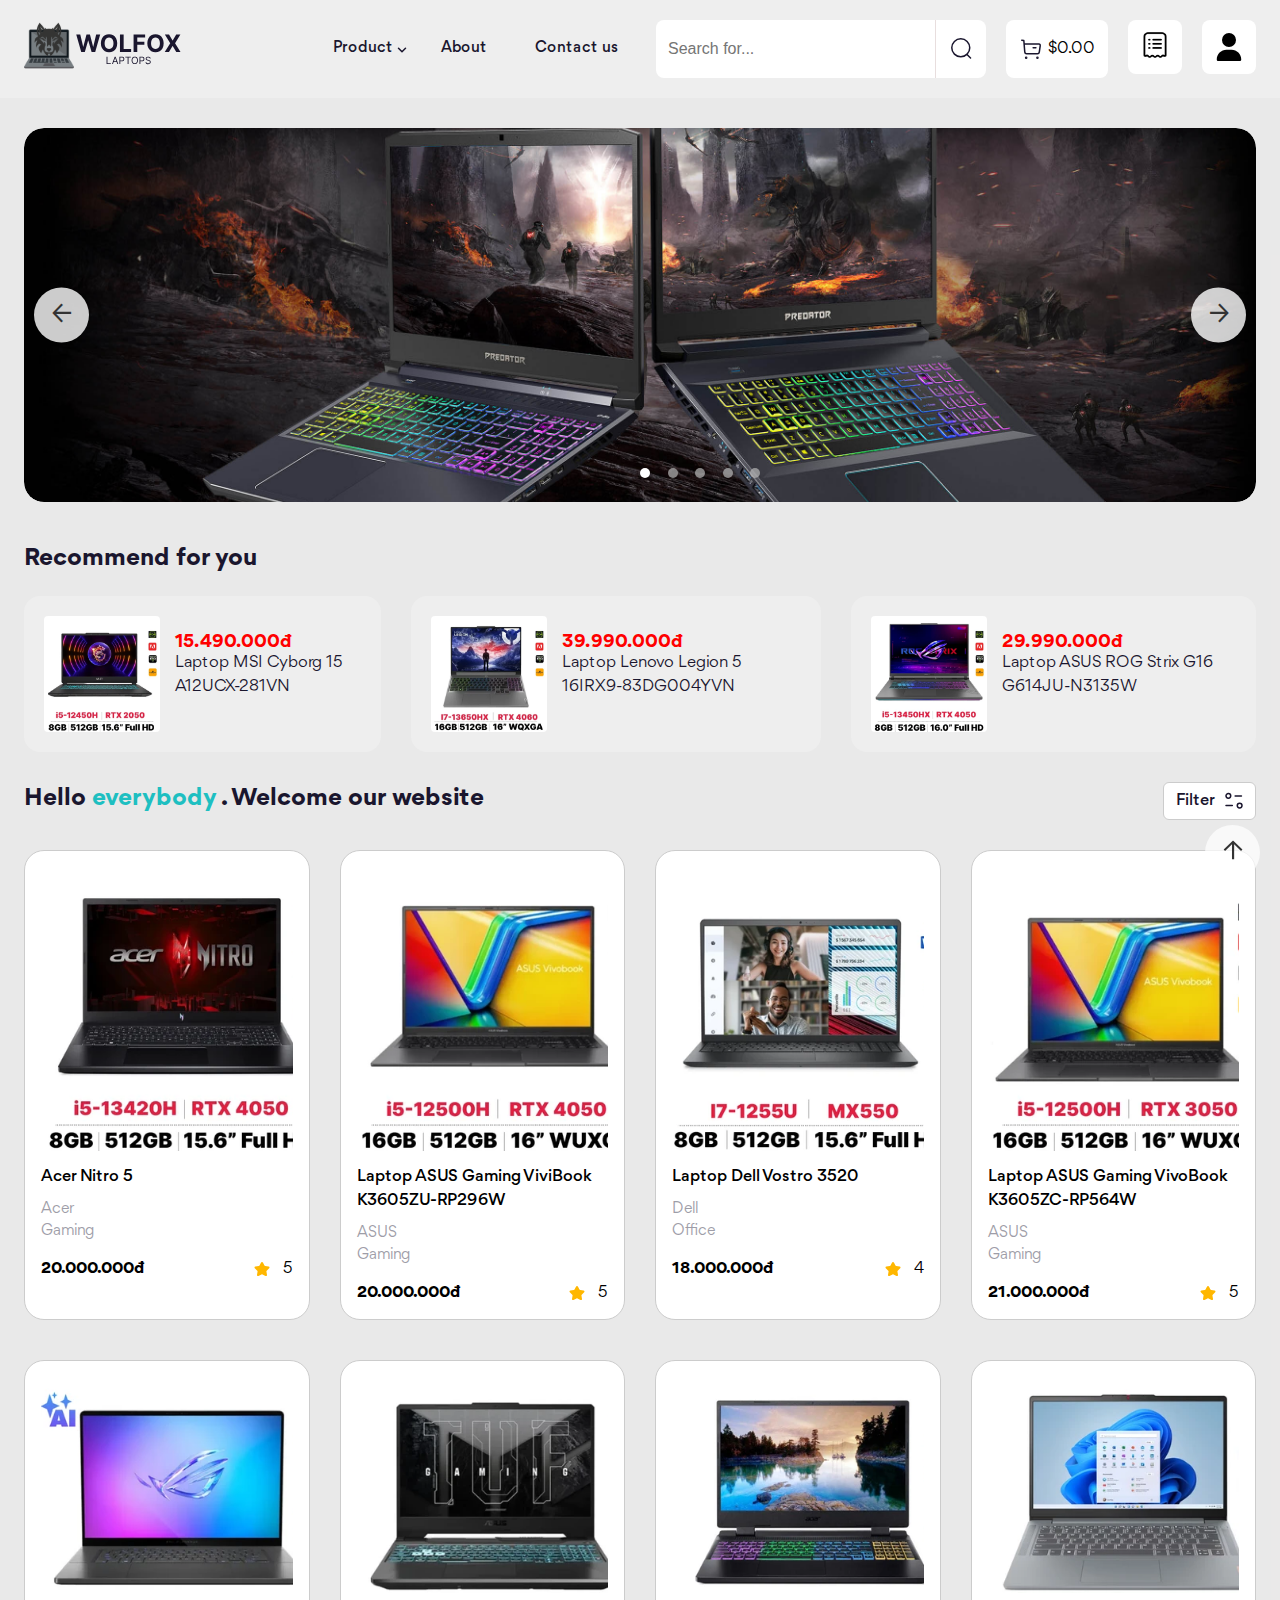
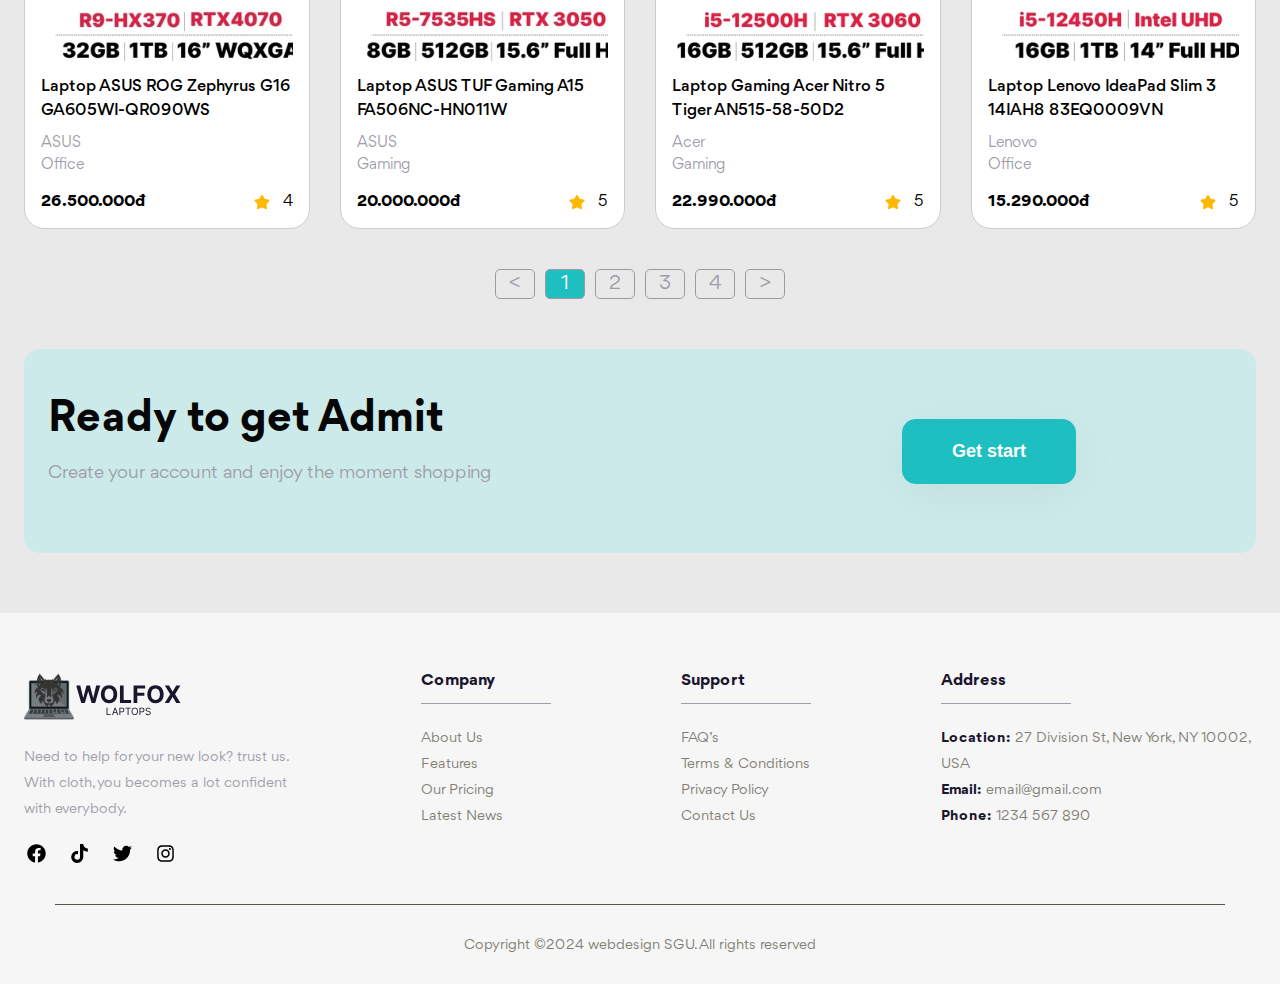
==== Web/index.html @ deab2945 "show add cart" ====
<!DOCTYPE html>
<html lang="en">

<head>
    <meta charset="UTF-8">
    <meta name="viewport" content="width=device-width, initial-scale=1.0">
    <title>Laptop</title>

    <!-- Favicon -->
    <link rel="apple-touch-icon" sizes="180x180" href="./asset/favicon/apple-touch-icon.png" />
    <link rel="icon" type="image/png" sizes="32x32" href="./asset/favicon/favicon-32x32.png" />
    <link rel="icon" type="image/png" sizes="16x16" href="./asset/favicon/favicon-16x16.png" />
    <link rel="manifest" href="./asset/favicon/site.webmanifest" />
    <link rel="mask-icon" href="./asset/favicon/safari-pinned-tab.svg" color="#5bbad5" />
    <meta name="msapplication-TileColor" content="#da532c" />
    <meta name="theme-color" content="#ffffff" />

    <!-- CSS -->
    <link rel="stylesheet" href="./asset/css/reset.css" />
    <link rel="stylesheet" href="./asset/css/style.css" />
    <link rel="stylesheet" href="./asset/css/cart.css" />
    <link rel="stylesheet" href="./asset/css/responsive.css" />
    <link rel="stylesheet" href="./asset/font/stylesheet.css" />
</head>

<body>
    <div id="index">

        <!-- Desktop Header -->
        <header class="header">
            <div class="container">
    
                <!-- Hamburger Menu Icon -->
                <svg xmlns="http://www.w3.org/2000/svg" height="1em" viewBox="0 0 448 512" class="bar hide-on-desktop">
                    <path fill="currentColor"
                        d="M0 96C0 78.3 14.3 64 32 64H416c17.7 0 32 14.3 32 32s-14.3 32-32 32<H3>2C14.3 128 0 113.7 0 96zM0 256c0-17.7 14.3-32 32-32H416c17.7 0 32 14.3 32 32s-14.3 32-32 32H32c-17.7 0-32-14.3-32-32zM448 416c0 17.7-14.3 32-32 32H32c-17.7 0-32-14.3-32-32s14.3-32 32-32H416c17.7 0 32 14.3 32 32z" />
                </svg>
    
                <!-- Logo -->
                <a href="#"><img src="./asset/images/Logo.svg" alt="" class="logo hide-on-tablet" /></a>
    
                <!-- Navigation Menu -->
                <nav class="nav"> 
                    <ul>
                        <li class="header-product">
                            <a href="#!">Product</a>
                            <img src="./asset/images/header-arrown.svg" alt="Dropdown arrow" class="arrown" />
                            <ul class="sub-menu">
                                <div class="sub-menu-columns">
                                    <div class="sub-menu-column">
                                        <li class="sub-header">Brand</li>
                                        <li><a href="#recommend" class="btn-acer">Acer</a></li>
                                        <li><a href="#recommend" class="btn-asus">Asus</a></li>
                                        <li><a href="#recommend" class="btn-dell">Dell</a></li>
                                        <li><a href="#recommend" class="btn-lenovo">Lenovo</a></li>
                                        <li><a href="#recommend" class="btn-msi">Msi</a></li>
                                    </div>
                                    <div class="sub-menu-column">
                                        <li class="sub-header">Type</li>
                                        <li><a href="#recommend" class="btn-office">Office</a></li>
                                        <li><a href="#recommend" class="btn-gaming">Gaming</a></li>
                                    </div>
                                </div>
                            </ul>
                        </li>
                        <li id="aboutLink"><a href="#!">About</a></li>
                        <li><a href="#footer">Contact us</a></li>
                    </ul>
                </nav>
                
    
                <!-- Search, Cart, History Icons Desktop-->
                <div class="last-icon">
                    <input type="text" placeholder="Search for..." class="search-field hide-on-mobile" spellcheck="false" />
                    <svg xmlns="" height="1em" viewBox="0 0 512 512" class="icon-delete hidden hide-on-mobile">
                        <path fill="currentColor"
                            d="M256 512A256 256 0 1 0 256 0a256 256 0 1 0 0 512zM175 175c9.4-9.4 24.6-9.4 33.9 0l47 47 47-47c9.4-9.4 24.6-9.4 33.9 0s9.4 24.6 0 33.9l-47 47 47 47c9.4 9.4 9.4 24.6 0 33.9s-24.6 9.4-33.9 0l-47-47-47 47c-9.4 9.4-24.6 9.4-33.9 0s-9.4-24.6 0-33.9l47-47-47-47c-9.4-9.4-9.4-24.6 0-33.9z">
                        </path>
                    </svg>
                    <button onclick="search()" class="btn-search hide-on-mobile">
                        <img src="./asset/images/header-search.svg" alt="" class="search-icon" />
                    </button>

                    <div class="buy-cart hide-on-mobile">
                    <img src="./asset/images/header-buy.svg" alt="" />
                    <span class="price price-buy-cart">$0.00</span>
                    <div class="list-preview">
                        <p class="no-product">No product in your cart</p>
                        <div class="have-product hidden">
                            <div class="row-1">
                                <p class="you-have">You have 0 item </p>
                                <a href="./cart.html" class="see-all">See all</a>
                            </div>
                            <div class="row-2">
                                <div class="block-each-preview">
                                        <img src="./asset/images/Product_Gaming/Acer/Laptop Acer Gaming Aspire 5 A515-58GM-53PZ.webp" alt="" class="img-preview">
                                        <h2 class="title">Sweater 1874A</h2>
                                        <span class="price">$100</span>
                                        <span class="quatity">x 5</span>
                                    </div>
                                    <div class="block-each-preview">
                                        <img src="./asset/images/Product_Gaming/Acer/Laptop Acer Gaming Aspire 5 A515-58GM-53PZ.webp" alt="" class="img-preview">
                                        <h2 class="title">Sweater 1874A</h2>
                                        <span class="price">$100</span>
                                        <span class="quatity">x 5</span>
                                    </div>
                                    <div class="block-each-preview">
                                        <img src="./asset/images/Product_Gaming/Acer/Laptop Acer Gaming Aspire 5 A515-58GM-53PZ.webp" alt="" class="img-preview">
                                        <h2 class="title">Sweater 1874A</h2>
                                        <span class="price">$100</span>
                                        <span class="quatity">x 5</span>
                                    </div>
                            </div>
                            <div class="separate"></div>
                            <div class="row-3 row">
                                <p class="subtotal">Subtotal: </p>
                                <span class="price price-subtotal">$0.00</span>
                            </div>
                            <div class="row-4 row">
                                <p class="shipping">Shipping: </p>
                                <span class="price price-shipping">$0.00</span>
                            </div>
                            <div class="row-5 row">
                                <p class="total-price">Total price: </p>
                                <span class="price" id="price-total">$0.00</span>
                            </div>
                            <div class="separate"></div>
                            <button id="checkout-button" class="checkout-button"><a href="./cart.html">Check Out All</a></button>
                        </div>
                    </div>
                </div>
                    <div class="history hide-on-mobile">
                        <img src="./asset/images/header-list-order.png" alt="" class="icon-list-order">
                    </div>
                    <div class="iconUser">
                        <img src="./asset/images/header-user.svg" alt="" class="icon-user">
                    </div>
                </div>
            </div>
        </header>
    
        <!-- Mobile Header -->
        <header class="header-mobile hide-on-desktop">
            <div class="menu-overlay"></div>
            <div class="menu-content">
                <div class="container">
                    <!-- Mobile Logo -->
                    <a href="#"><img src="./asset/images/Logo.svg" alt="" class="logo hide-on-mobile" /></a>
    
                    <!-- Mobile Cart & History -->
                    <div class="group-cart hide-on-tablet">
                        <a href="./cart.html"><img src="./asset/images/header-buy.svg" alt="" class="buy-cart" /></a>
                        <span class="cart-text"><a href="./cart.html">Cart</a></span>
                        <span class="cart-quantity"></span>
                    </div>
                    <div class="group-history hide-on-tablet">
                        <img src="./asset/images/header-list-order.png" alt="" class="icon-list-order">
                        <span class="cart-text">Ordered</span>
                    </div>
    
                    <!-- Mobile Navigation Menu -->
                    <nav class="nav">
                        <ul>
                            <li><a href="#hello" class="btn-acer">Acer</a></li>
                            <li><a href="#hello" class="btn-asus">Asus</a></li>
                            <li><a href="#hello" class="btn-dell">Dell</a></li>
                            <li><a href="#hello" class="btn-lenovo">Lenovo</a></li>
                            <li><a href="#!">Msi</a></li>
                            <li id="aboutLinkmobile"><a href="#!">About</a></li>
                            <li><a href="#footer">Contact us</a></li>
                        </ul>
                    </nav>
                </div>
            </div>
        </header>
        <!-- Main -->
        <main id="main" class="main">
            <div class="container">
                <!-- Search in Mobile -->
                <div class="group-search hide-on-desktop hide-on-tablet">
                    <input type="text" name="" id="" placeholder="Search for..." class="search-field search-field-mb" spellcheck="false" />
                    <svg xmlns="" height="1em" viewBox="0 0 512 512" class="icon-delete-mb hidden">
                        <path fill="currentColor"   
                            d="M256 512A256 256 0 1 0 256 0a256 256 0 1 0 0 512zM175 175c9.4-9.4 24.6-9.4 33.9 0l47 47 47-47c9.4-9.4 24.6-9.4 33.9 0s9.4 24.6 0 33.9l-47 47 47 47c9.4 9.4 9.4 24.6 0 33.9s-24.6 9.4-33.9 0l-47-47-47 47c-9.4 9.4-24.6 9.4-33.9 0s-9.4-24.6 0-33.9l47-47-47-47c-9.4-9.4-9.4-24.6 0-33.9z">
                        </path>
                    </svg>
                    <button class="btn-search btn-search-Mb">
                        <img src="./asset/images/header-search.svg" alt="" class="search-icon" />
                    </button>
                </div>
                <!-- Banner -->
                <div class="slider">
                    <div class="slide">
                        <img src="./asset/images/Banner/Banner_1.jpg" alt="" class="img-huge" />
                    </div>
                    <div class="slide">
                        <img src="./asset/images/Banner/Banner_2.jpg" alt="" class="img-huge" />
                    </div>
                    <div class="slide">
                        <img src="./asset/images/Banner/Banner_3.jpg" alt="" class="img-huge" />
                    </div>
                    <div class="slide">
                        <img src="./asset/images/Banner/Banner_4.png" alt="" class="img-huge" />
                    </div>
                    <div class="slide">
                        <img src="./asset/images/Banner/Banner_5.jpg" alt="" class="img-huge" />
                    </div>
                    <!-- Button left-right banner -->
                    <button class="btn-left hide-on-mobile">&larr;</button>
                    <button class="btn-right hide-on-mobile">&rarr;</button>
                    <div class="dots"></div>
                </div>
                <!-- Recommend -->
                <div class="recommend" id="recommend">
                    <h3 class="title">Recommend for you</h3>
                    <div class="row">
                        <div class="recommend-product">
                            <img src="./asset/images/Product_Gaming/MSI/Laptop MSI Cyborg 15 A12UCX-281VN.webp" alt="" class="img-product" />
                            <div class="recommend-product-right">
                                <span class="price">15.490.000đ</span>
                                <p class="desc">
                                    Laptop MSI Cyborg 15 A12UCX-281VN
                                </p>
                            </div>
                        </div>
                        <div class="recommend-product">
                            <img src="./asset/images/Product_Gaming/Lenovo/Laptop Lenovo Gaming Legion 5 16IRX9 83DG004YVN.webp" alt="" class="img-product" />
                            <div class="recommend-product-right">
                                <span class="price">39.990.000đ</span>
                                <p class="desc">
                                    Laptop Lenovo Legion 5 16IRX9-83DG004YVN
                                </p>
                            </div>
                        </div>
                        <div class="recommend-product">
                            <img src="./asset/images/Product_Gaming/ASUS/Laptop ASUS ROG Strix G16 G614JU-N3135W.webp" alt="" class="img-product" />
                            <div class="recommend-product-right">
                                <span class="price">29.990.000đ</span>
                                <p class="desc">
                                    Laptop ASUS ROG Strix G16 G614JU-N3135W
                                </p>
                            </div>
                        </div>
                    </div>
                </div>
                <!-- Hello and filter -->
                <div class="row hello-filter" id="hello">
                    <p class="hello">Hello <span class="hello-name">everybody</span> . Welcome our website</p>
                    <!-- filter -->
                    <div class="filter-toggle">
                        <span class="filter-text">Filter</span>
                        <img src="./asset/images/main-filter.svg" alt="" class="icon-filter" /> 
                    </div>
                    <form action="" class="form-filter">
                        <h3 class="title-filter">Filter</h3>
                        <div class="row-filter">
                            <div class="group-form">
                                <div class="form-item">
                                    <label for="brand">Brand</label>
                                    <select name="brand" id="product-brand">
                                        <option value="">---</option>
                                        <option value="Acer">Acer</option>
                                        <option value="ASUS">Asus</option>
                                        <option value="Dell">Dell</option>
                                        <option value="Lenovo">Lenovo</option>
                                        <option value="MSI">MSI</option>
                                    </select>
                                </div>
                                <div class="form-item">
                                    <label for="type">Type</label>
                                    <select name="type" id="product-type">
                                        <option value="">---</option>
                                        <option value="Gaming">Gaming</option>
                                        <option value="Office">Office</option>
                                    </select>
                                </div>
                            </div>
                            <div class="form-item">
                                <label for="name">Name</label>
                                <input type="text" id="product-name" placeholder="Search name product">
                                <svg xmlns="" height="1em" viewBox="0 0 512 512" class="icon-delete-advance hidden">
                                    <path fill="currentColor"
                                        d="M256 512A256 256 0 1 0 256 0a256 256 0 1 0 0 512zM175 175c9.4-9.4 24.6-9.4 33.9 0l47 47 47-47c9.4-9.4 24.6-9.4 33.9 0s9.4 24.6 0 33.9l-47 47 47 47c9.4 9.4 9.4 24.6 0 33.9s-24.6 9.4-33.9 0l-47-47-47 47c-9.4 9.4-24.6 9.4-33.9 0s-9.4-24.6 0-33.9l47-47-47-47c-9.4-9.4-9.4-24.6 0-33.9z">
                                    </path>
                                </svg>
                            </div>
                            <div class="group-form">
                                <div class="filter-price">
                                    <div class="values">
                                        <label for="min-max">
                                            Min <span id="minPriceValue">0 Đ</span> - 
                                            Max <span id="maxPriceValue">100.000.000 Đ</span>
                                        </label>
                                    </div>
                                    <input type="range" id="minPrice" min="0" max="100000000" value="0" step="100000">
                                    <input type="range" id="maxPrice" min="0" max="100000000" value="100000000" step="100000">
                                </div>
                                 <!-- <div class="filter-price">
                                    <div class="form-item">
                                        <label for="min">Min Price <span id="minPriceValue">5.000.000</span>₫ -</label>
                                        <input type="range" id="min" min="5000000" max="100000000" value="5000000" step="100000"> 
                                    </div>
                                    <div class="form-item">
                                        <label for="max">Max Price <span id="maxPriceValue">100.000.000</span>₫</label>
                                        <input type="range" id="max" min="5000000" max="100000000" value="100000000" step="100000">
                                    </div>
                                </div> -->
                                <!-- <div class="group-form">
                                <div class="form-item">
                                    <label for="min">Min Price</label>
                                    <input type="number" name="" id="min">
    
                                </div>
                                <div class="form-item">
                                    <label for="max">Max Price</label>
                                    <input type="number" name="" id="max">
                                </div>
                            </div> -->
                            </div>
                        </div>
                        <div class="group-btn"> 
                            <button class="btn-cancel">Cancel</button>
                            <button class="btn-show-result">Show Result</button>
                        </div>
                    </form>
                </div>
    
                <!-- Display product -->
                <div class="list-show-product">
                    <!-- <div class="cart">
                        <div class="wrap-img-cart">
                            <img src="./asset/images/Product_Gaming/Acer/group_509_22_.webp" alt="" class="img-cart" />
                        </div>
                        <h3 class="title">Coffee Beans-Express and nice</h3>
                        <span class="brand">Lavazza</span>
                        <div class="row">
                            <span class="price">$47.00</span>
                            <div class="row-price-star">
                                <img src="./asset/images/main-star.svg" alt="" class="star" />
                                <span class="star-num">4.3</span>
                            </div>
                            <button class="add-to-cart-button">
                                Add to Cart
                            </button>
                        </div>
                    </div> -->
                </div>
                <div class="pagination">
                    <ul class="pagination-ul"></ul>
                </div>
                <p class="no-product-search hidden">// No product for search</p>
                <!-- Create account -->
                <div class="create-acc">
                    <div class="container">
                        <div class="left">
                            <h3 class="title">Ready to get Admit</h3>
                            <p class="desc">
                                Create your account and enjoy the moment shopping
                            </p>
                        </div>
                        <button class="btn btn-start">Get start</button>
                    </div>
                </div>
            </div>
            <!-- <div id="product-list"></div> -->
        </main>
        <footer class="footer" id="footer">
            <div class="container">
                <div class="row">
                    <!-- column-1 -->
                    <div class="column">
                        <img src="./asset/images/Logo.svg" alt="wolfoxlaptops" class="logo" />
                        <p class="desc">
                            Need to help for your new look? trust us. With
                            cloth, you becomes a lot confident with everybody.
                        </p>
                        <div class="list-icon">
                            <img src="./asset/images/facebook.svg" alt="" class="icon" />
                            <img src="./asset/images/tiktok.svg" alt="" class="icon" />
                            <img src="./asset/images/twitter.svg" alt="" class="icon" />
                            <img src="./asset/images/instagram.svg" alt="" class="icon" />
                        </div>
                    </div>
                    <!-- column-2 -->
                    <div class="column">
                        <h3 class="title">Company</h3>
                        <div class="separate"></div>
                        <ul class="list-info">
                            <li><a href="#!">About Us</a></li>
                            <li><a href="#!">Features</a></li>
                            <li><a href="#!">Our Pricing</a></li>
                            <li><a href="#!">Latest News</a></li>
                        </ul>
                    </div>
                    <!-- column-3 -->
                    <div class="column">
                        <h3 class="title">Support</h3>
                        <div class="separate"></div>
                        <ul class="list-info">
                            <li><a href="#!">FAQ’s</a></li>
                            <li><a href="#!">Terms & Conditions</a></li>
                            <li><a href="#!">Privacy Policy</a></li>
                            <li><a href="#!">Contact Us</a></li>
                        </ul>
                    </div>
                    <!-- column-4 -->
                    <div class="column">
                        <h3 class="title">Address</h3>
                        <div class="separate"></div>
                        <ul class="list-info">
                            <li><a href="#!"><strong>Location:</strong> 27 Division St, New York, NY 10002, USA</a></li>
                            <li><a href="mailto:email@gmail.com"><strong>Email:</strong> email@gmail.com</a></li>
                            <li><a href="tel:1234567890"><strong>Phone:</strong> 1234 567 890</a></li>
                        </ul>
                    </div>
                </div>
                <div class="separate-last"></div>
                <p class="desc-last">Copyright ©2024 webdesign SGU. All rights reserved</p>
            </div>
        </footer>
        <button class="backToTop">&uarr;</button>
        <!-- Login tab -->
        <div class="loginBackground">
            <div class="loginBlock">
                <div class="closeLoginBlock"><img src="./asset/images/bx-x.svg" alt=""></div>
                <div class="loginLogo"><img src="./asset/images/Logo.svg" alt=""></div>
                <div class="loginError"></div>
                <div class="tab-form">
                    <!-- 2 cái nút để di chuyển qua lại đăng nhập, đăng kí -->
                    <div class="tabs">
                        <div class="tab-item active">Đăng nhập</div>
                        <div class="tab-item">Đăng kí</div>
                        <div class="line"></div>
                    </div>
                    
                    <!-- tab content -->
                    <div class="tab-content">
                        <form action="" method="POST" class="form" id="form-1">
                            <div class="tab-pane active">
                                <div class="form-group">
                                    <label for="email1" class="form-label">Email</label>
                                    <div class="div">
                                        <input type="text" name="email1" id="email1" placeholder="VD: email@domain.com" class="form-control">
                                    </div>
                                    <span class="form-message"></span>
                                </div>
    
                                <div class="form-group">
                                    <label for="password1" class="form-label">Mật khẩu</label>
                                    <div class="div">
                                        <input type="password" name="password" id="password1" placeholder="Nhập mật khẩu" class="form-control">
                                    </div>
                                    <span class="form-message"></span>
                                </div>
                                <button class="form-submit">Đăng nhập</button>
                            </div>
                        </form>
                        
                        <form action="" method="POST" class="form" id="form-2">
                            <div class="tab-pane">
                                <div class="form-group">
                                    <label for="email2" class="form-label">Email</label>
                                    <div class="div">
                                        <input type="text" name="email2" id="email2" placeholder="VD: email@domain.com" class="form-control">
                                    </div>
                                    <span class="form-message"></span>
                                </div>
    
                                <div class="form-group">
                                    <label for="name" class="form-label">Name</label>
                                    <div class="div">
                                        <input id="name" name="name" type="text" placeholder="VD: Nguyễn Văn A"
                                            class="form-control">
                                    </div>
                                    <span class="form-message"></span>
                                </div>
    
                                <div class="form-group">
                                    <label for="password2" class="form-label">Mật khẩu</label>
                                    <div class="div">
                                        <input type="password" name="password" id="password2" placeholder="Nhập mật khẩu" class="form-control">
                                    </div>
                                    <span class="form-message"></span>
                                </div>
    
                                <div class="form-group">
                                    <label for="password_confirmation" class="form-label">Nhập lại mật khẩu</label>
                                    <div class="div">
                                        <input id="password_confirmation" name="password_confirmation"
                                            placeholder="Nhập lại mật khẩu" type="password" class="form-control">
                                    </div>
                                    <span class="form-message"></span>
                                </div>
                                <button class="form-submit">Đăng ký</button>
                            </div>
                        </form>
                    </div>
                </div>
            </div>
        </div>
    
        <!-- History order -->
        <div id="historyOrder" class="historyOrder"></div>
    
        <!-- Popup hỗ trợ -->
        <div id="supportPopup" class="popup" style="visibility: visible; animation-name: backgroundeffect1;"> 
            <div class="popup-content">
                <div><button class="btn-close-about">X</button></div>
                <div class="about-container">
                    <div class="row-1">
                        <section id="faq">
                            <h2 class="heading">Câu hỏi thường gặp</h2>
                            <p class="desc">
                                <strong>1. Tôi có thể đặt hàng như thế nào?</strong><br />
                                Để đặt hàng, hãy chọn sản phẩm laptop bạn mong muốn và thêm vào giỏ hàng. Sau đó, hãy tiến hành thanh toán để hoàn tất.
                            </p>
                            <p class="desc">
                                <strong>2. Thời gian bảo hành là bao lâu?</strong><br />
                                Chúng tôi cung cấp thời gian bảo hành lên đến 12 tháng cho các sản phẩm của mình.
                            </p>
                            <p class="desc">
                                <strong>3. Tôi có thể hủy đơn hàng đã đặt không?</strong><br />
                                Bạn có thể hủy đơn hàng trước khi đơn hàng được xác nhận giao hàng.
                            </p>
                        </section>
                        
                        <section id="shipping">
                            <h2 class="heading">Thông tin Vận chuyển</h2>
                            <p class="desc">
                                Chúng tôi cam kết cung cấp dịch vụ vận chuyển nhanh chóng và bảo đảm. Chi phí và thời gian giao hàng sẽ được hiển thị khi thanh toán.
                            </p>
                            <p class="desc">
                                <strong>Phí Vận Chuyển:</strong> Phí vận chuyển sẽ phụ thuộc vào địa chỉ nhận hàng của bạn.
                            </p>
                            <p class="desc">
                                <strong>Thời Gian Giao Hàng:</strong> Thời gian giao hàng ước tính là từ 3-5 ngày làm việc.
                            </p>
                        </section>
                    </div>
                    <div class="row-2">
                        <section id="returns">
                            <h2 class="heading">Chính sách Đổi trả và Hoàn tiền</h2>
                            <p class="desc">
                                Chúng tôi cho phép đổi trả trong vòng 14 ngày kể từ ngày nhận hàng. Để đổi trả sản phẩm, vui lòng liên hệ chúng tôi qua email hoặc số điện thoại hỗ trợ.
                            </p>
                            <p class="desc">
                                <strong>Điều Kiện Đổi Trả:</strong> Sản phẩm phải còn nguyên vẹn, chưa qua sử dụng và có đủ hóa đơn mua hàng.
                            </p>
                            <p class="desc">
                                <strong>Hoàn Tiền:</strong> Việc hoàn tiền sẽ được xử lý sau khi kiểm tra sản phẩm đổi trả trong 5-7 ngày làm việc.
                            </p>
                        </section>
                        
                        <section id="contact">
                            <h2 class="heading">Liên hệ chúng tôi</h2>
                            <p class="desc">
                                Nếu bạn có bất kỳ câu hỏi nào hoặc cần hỗ trợ, vui lòng liên hệ với chúng tôi qua email:
                                <a href="mailto:support@laptopstore.vn">support@laptopstore.vn</a>
                            </p>
                            <p class="desc">
                                Hoặc gọi đến số điện thoại hỗ trợ khách hàng của chúng tôi:
                                <strong>(0123) 456-789</strong>.
                            </p>
                        </section>
                    </div>                             
                </div>
                <div class="fixed-footer">
                    <div class="footer-popup">
                        <p class="title">&copy; 2024 Laptops Fox. Bản quyền thuộc về chúng tôi.</p>
                    </div>
                </div>
                <div id="supportContent"></div>
            </div>
        </div>             
    </div>
    <script src="./asset/js/script.js"></script>
  
    <script src="./asset/js/addcart.js"></script>
    <script src="./asset/js/responsive.js"></script>
    <script src="./asset/js/PupopAbout.js"></script>
    <script src="./asset/js/validator.js"></script>
    <script src="./asset/js/LoginAndRegister.js"></script>
</body>
</html>
---- Web/asset/css/style.css ----
*, 
::before,
::after {
    margin: 0;
    padding: 0;
    box-sizing: border-box;
}

:root {
    ---text-color-dark: #1a162e;
    --text-color-light: #9e9da8;
    --btn-color: #ffb700;
    --background-color: #f6f6f6;
    --background-header: #eeeeee;
}

html {
    font-size: 62.5%;
    width: 100%;
    height: 100%;
    scroll-behavior: smooth;
}

body {
    font-size: 1.6rem;
    font-family: "Gordita", sans-serif;
}
#index{
    position: relative;
}
/* ===========common=========== */
.container {
    width: 1340px;
    max-width: calc(100% - 48px);
    margin: 0 auto;
}

.container h1 {
    font-size: 30px;
    height: auto;
}

.hidden {
    display: none;
}

a {
    text-decoration: none;
}
/* ========================== */

/* ============Header============= */
.header {
    background-color: var(--background-header);
    position: sticky;
    top: 0px;
    z-index: 5;
}

.header .container {
    display: flex; /* Căn ngang*/
    padding: 20px 0; 
    align-items: center;
}

.header .nav {
    margin-left: 144px;
    position: relative;
}

.header .nav ul {
    list-style-type: none;
}

.header .nav ul li {
    position: relative;
}

.header .nav ul li:hover > a{
    color: #1ebfc1;
}

.header .nav ul li a::after {
    display: flex;
    content: "";
    position: absolute;
    border-radius: 50%;
    left: 5px;
    bottom: 0px;
    width: 80%;
    height: 2px;
    background-color: #1ebfc1;
    transform: scaleX(0);
    transform-origin: right;
    transition: transform 0.5s;
}

.header .nav ul li:hover >a::after {
    transform: scale(1);
    transform-origin: left;
}

.header .nav ul li .arrown {
    position: absolute;
    top: 10px;
    right: -7px;
}

.header ul {
    display: flex; /*Căn ngang*/
    gap: 0 32px;
}

.header ul li {
    padding: 4px 8px;
}

.header ul li a {
    color: var(---text-color-dark);
    font-family: Gordita;
    font-size: 1.5rem;
    font-weight: 500;
    line-height: 1.46;
}

.header .sub-menu {
    padding: 12px;
    display: none;
    position: absolute;
    top: 30px;
    background-color: var(--background-header);
    list-style-type: none;
    flex-direction: row;
}

.header .sub-menu li {
    padding: 4px 8px;
}

.header-product:hover .sub-menu {
    display: flex;
}

.sub-menu-columns {
    display: flex;
    gap: 20px;
}

.sub-menu-column {
    display: flex;
    flex-direction: column;
}

.sub-header {
    font-weight: bold;
    font-size: 1.5rem;
    padding-bottom: 8px;
    color: #1ebfc1;
}

.header .search-field {
    width: 280px;
    border: none;
    outline: none;
    padding: 0 36px 0 12px;
    font-size: 16px;
    color: var(---text-color-dark);
    border-radius: 8px 0 0 8px;
    border-right: 1px solid #e8dede;
}

.header .btn-search {
    border: none;
    padding: 13px;
    background-color: #fff;
    border-radius: 0 8px 8px 0;
}

.header .history {
    height: 54px;
    width: 54px;
    background-color: #fff;
    border-radius: 8px;
    margin-left: 20px;
    cursor: pointer;
}

.header.history:hover {
    background-color: rgba(255, 255, 255, 0.8);
}

.header .icon-list-order {
    width: 50px;
    height: 50px;
    margin-left: 2px;
}

.header .btn-search:hover {
    background-color: #e7e1e1;
    cursor: pointer;
}

.header .btn-search:focus ~ .search-field {
    visibility: visible;
}

.header .search-icon {
    width: 24px;
    height: 24px;
}

.header .last-icon {
    display: flex; /*căn ngang*/
    margin-left: auto;
    position: relative;
}

.header .last-icon svg {
    position: absolute;
    top: 18px;
    left: 252px;
    color: rgb(182, 175, 175);
}

.header .buy-cart {
    gap: 0 5px;
    display: flex; /*căn ngang*/
    align-items: center;
    padding: 13px;
    background-color: #fff;
    border-radius: 8px;
    margin-left: 20px;
    position: relative;
    cursor: pointer;
}

.header .buy-cart .list-preview {
    padding: 30px;
    position: absolute;
    width: 232px;
    background-color: #fff;
    top: 65px;
    left: -124px;
    border-radius: 20px;
    filter: drop-shadow(0 0 3px rgba(0, 0, 0, 0.2));
    opacity: 0;
    visibility: hidden;
    transition: all 0.3s;
    scale: 0;
    transform-origin: 93% top;
}

.header .buy-cart .list-preview::before {
    content: "";
    position: absolute;
    top: -19px;
    right: 70px;
    border: 10px solid;
    border-color: transparent transparent #fff;
}

.header .buy-cart:hover {
    background-color: rgba(255, 255, 255, 0.8);
}

.header .buy-cart:hover .list-preview {
    opacity: 1;
    visibility: visible;
    scale: 1;
}

.header .buy-cart .list-preview .row-1 {
    display: flex;
    justify-content: space-between;
}

.header .list-preview .row-1 .you-have {
    color: var(---text-color-dark);
    font-size: 2rem;
    font-weight: 500;
    line-height: 1.45;
}

.header .list-preview .row-1 .see-all {
    color: #0071dc;
    font-family: Gordita;
    font-size: 2rem;
    font-weight: 400;
    line-height: 1.45;
}

.header .list-preview .row-1 .see-all:hover {
    color: #115da4;
}

.header .list-preview .img-preview {
    margin-top: 20px;
    width: 120px;
    height: 120px;
    object-fit: cover;
    border-radius: 7px;
}

.header .list-preview .row-2 {
    display: flex;
    justify-content: flex-start;
    gap: 30px;
}

.header .list-preview .row-2 .title {
    margin-top: 14px;
    color: var(---text-color-dark);
    font-family: Gordita;
    font-size: 1.4rem;
    font-weight: 400;
    line-height: 1.42;
}

.header .list-preview .row-2 .quatity {
    padding-left: 35px;
    color: var(--text-color-light);
    font-size: 12px;
}

.header .list-preview .price {
    line-height: 1.46;
}

.header .list-preview .row-2 .price {
    color: var(---text-color-dark);
    margin-top: 6px;
    font-size: 1.5rem;
    font-weight: 500;
}

.header .list-preview .row {
    display: flex;
    justify-content: space-between;
    align-items: center;
}

.header .list-preview .row-3,
.header .list-preview .row-4,
.header .list-preview .row-5 {
    margin-top: 15px;
}

.header .list-preview .row-5 {
    font-size: 2rem;
    font-weight: 500;
}

.checkout-button a {
    color: black;
}

.header .buy-cart .list-preview .checkout-button {
    cursor: pointer;
    padding: 15px 40px;
    border: none;
    border-radius: 50px;
    background: #ffd700;
    color: var(---text-color-dark);
    font-family: Gordita;
    font-size: 2rem;
    font-style: normal;
    font-weight: 500;
    line-height: 1.45;
    display: block;
    margin-left: auto;
    transition: scale 0.2s;
}


.header .buy-cart .list-preview .checkout-button:hover {
    background-color: #f5bb0b;
}

.header .separate {
    width: 100%;
    height: 1px;
    background-color: #d2d1d6;
    margin: 20px 0;
}

.notification {
    width: 20%;
    position: fixed;
    top: 100px;
    right: 20px;
    padding: 15px;
    background-color: #ffffff;
    color: #000;
    border-radius: 8px;
    box-shadow: 0 0 10px rgba(0, 0, 0, 0.2);
    display: none;
    z-index: 999;
    font-weight: bold;
    display: flex;
    align-items: center;
    justify-content: center;
}

.header .icon-user, .icon-logout {
    border-radius: 8px;
    padding: 13px;
    background-color: #fff;
    width: 54px;
    height: 54px;
    margin-left: 20px;
    cursor: pointer;
    user-select: none;
}
/* =================================== */

/* ==========Main=========== */
.main {
    background-color: #f6f6f63b;
    padding-bottom: 60px;
    position: relative;
}

.main .container{
    padding-top: 30px;
}

/* ==========Banner=========== */
.main .slider {
    display: flex;
    height: 374px;
    width: 100%;
    overflow: hidden;
    position: relative;
    border-radius: 20px;
}

.main .slider .btn-left, .btn-right {
    position: absolute;
    width: 50px;
    height: 50px;
    border: none;
    background-color: rgba(255, 255, 255, 0.8);
    font-family: inherit;
    color: #333;
    border-radius: 50%;
    height: 5.5rem;
    width: 5.5rem;
    font-size: 3.25rem;
    cursor: pointer;
}

.main .slider .btn-left:hover, .btn-right:hover {
    background-color: #dfd1d1;
}

.main .slider .btn-left {
    top: 50%;
    left: 10px;
    transform: translateY(-50%);
}

.main .slider .btn-right {
    top: 50%;
    right: 10px;
    transform: translateY(-50%);
}

.main .slide {
    position: absolute;
    top: 0;
    width: 100%;
    transition: all 0.5s;
}

.img-huge {
    height: 374px;
    width: 100%;
    border-radius: 20px;
    object-fit: cover;
    image-rendering: crisp-edges;
}

.dots {
    position: absolute;
    bottom: 5%;
    left: 50%;
    transform: translateY(-50%);
    display: flex;
}

.dots__dot {
    border: none;
    background-color: #b9b9b9;
    opacity: 0.7;
    height: 1rem;
    width: 1rem;
    border-radius: 50%;
    margin-right: 1.75rem;
    cursor: pointer;
    transition: all 0.5s;
}

.dots__dot:last-child {
    margin: 0;
}

.dots__dot--active {
    background-color: #fff;
    opacity: 1;
}
/* ======================== */

.row {
    display: flex; /*Căn ngang*/
    gap: 30px;
}

/* ==========Recommend========== */
.recommend {
    margin-top: 40px;
}

.recommend .row {
    margin-top: 20px
}

.recommend-product {
    display: flex; /*Căn ngang*/
    align-items: center;
    background-color: var(--background-header);
    border-radius: 16px;
    padding: 20px;
}

.recommend-product-right {
    padding-left: 15px;
}

.recommend-product-right .price {
    color: var(---text-color-dark);
    font-size: 1.8rem;
    font-weight: 700;
    color: red;
}

.recommend-product-right .desc {
    color: #1a162e;
    font-size: 1.6rem;
    font-style: normal;
    font-weight: 400;
    line-height: 1.5;
    text-align: left;
}

.recommend-product .img-product {
    width: 116px;
    height: 116px;
    border-radius: 4px;
}
/* ============================== */

/* =========Filter==========*/
.hello-filter {
    position: relative;
    margin: 30px 0;
    justify-content: space-between;
}

.hello-filter .hello, .recommend .title {
    color: var(---text-color-dark);
    font-size: 2.4rem;
    font-weight: 700;
    line-height: 1.41;
}

.hello-filter .hello-name {
    color: #1ebfc1;
    font-size: 2.4rem;
    font-weight: 700;
    line-height: 1.41;
}

.hello-filter .filter {
    background-color: #fff;
    padding: 12px;
    display: flex;
    border-radius: 6px;
    gap: 14px
}

.hello-filter span {
    color: var(---text-color-dark);
    font-size: 1.6rem;
    font-weight: 500;
    line-height: 1.5;
}

/* ___Form filter___ */
.form-filter {
    width: 1050px;
    background-color: #fff;
    /* width: 700px;
    height: 200px; */
    position: absolute;
    top: 54px;
    right: 27px;
    z-index: 2;
    border-radius: 20px;
    padding: 30px;
    opacity: 0;
    visibility: hidden;
    scale: 0;
    transition: all 0.3s;
    transform-origin: 93% top;
    box-shadow: 0px 16px 40px 0px rgba(0, 0, 0, 0.18);
}

.filter-toggle.active ~ .form-filter {
    opacity: 1;
    visibility: visible;
    scale: 1;
}

.form-filter::before {
    background-color: #fff;
    content: "";
    position: absolute;
    top: -18px;
    right: 25px;
    border: 10px solid;
    border-color: var(--background-color) var(--background-color) #fff;
}

.filter-toggle {
    border: 1px solid #ccc;
    background-color: #fff;
    padding: 6px 12px;
    border-radius: 6px;
    display: flex;
    gap: 10px;
    align-items: center;
    cursor: pointer;
}

.filter-toggle:hover {
    background-color: rgba(255, 255, 255, 0.8);
}

.title-filter {
    color: var(---text-color-dark);
    font-size: 2.2rem;
    font-weight: 500;
}

.row-filter {
    display: flex; 
    justify-content: space-between;
    margin-top: 30px;
    gap: 20px;
}

.row-filter .group-form {
    display: flex; /*ngang*/
    gap: 25px;
}

.form-item {
    display: flex; /*ngang*/
    flex-direction: column;
    position: relative;
}

.form-item label,
.filter-price label{
    color: var(---text-color-dark);
    font-size: 2rem;
    font-weight: 450;
}

.form-item select,
.form-item input {
    margin-top: 20px;
    height: 37px;
    padding: 7px;
    border-radius: 6px;
    border: 1px solid var(--secondary-color-secondary-3, #d2d1d6);
}

.form-item #name {
    width: 280px;
    padding-right: 35px;
}

/* .filter-price #minPrice, 
.filter-price #maxPrice {
    width: 200px;
} */

.filter-price input {
    margin-top: 20px;
    width: 220px;
    height: 37px;
    /* border: 1px solid var(--secondary-color-secondary-3, #d2d1d6); */
}

.values label span {
    color: var(---text-color-dark);
    font-size: 2rem;
    font-weight: 450;
}

.form-filter .group-btn {
    display: flex;
    justify-content: right;
    margin-top: 20px;
    gap: 20px;
}

.form-filter .group-btn .btn-cancel {
    color: var(--text-color-light);
    font-size: 1.4rem;
    font-weight: 400;
    border: none;
    background-color: #fff;
}

.form-filter .group-btn .btn-cancel:hover {
    color: var(---text-color-dark);
}

.form-filter .group-btn .btn-show-result {
    color: #fff;
    font-size: 1.5rem;
    border: none;
    font-weight: 550;
    border-radius: 6px;
    background-color: #1ebfc1;
    padding: 10px;
}

.form-filter .group-btn .btn-show-result:hover {
    background-color: #27b6b9;
    transform: scale(1.05);
    cursor: pointer;
}

.form-item > svg {
    color: rgb(182, 175, 175);
    position: absolute;
    top: 49px;
    right: 11px;
}
/* ================================ */

/* ==========Display product========== */
.list-show-product {
    display: grid;
    grid-template-columns: repeat(4, 1fr); /* trình bày 4 cột sp*/
    gap: 30px;
}
/* ============================= */

/* CSS cho giỏ hàng */
/* Thêm các luật CSS sau vào tệp CSS*/

/* ==========Giỏ hàng========== */
.cart {
    border: 1px solid #ccc;
    padding: 10px;
    margin-bottom: 10px;
    display: flex;
    flex-direction: column;
    overflow: hidden;
    padding: 16px;
    background-color: #fff;
    border-radius: 20px;
}

.list-show-product .cart .wrap-img-cart {
    overflow: hidden;
    border-radius: 7px;
}

/* .list-show-product .cart:hover {
    box-shadow: rgba(17, 12, 46, 0.15) 0px 48px 100px 0px;
} */

.cart .title {
    font-size: 18px;
    margin-top: 10px;
}

.cart .brand {
    margin-top: 5px;
}

.cart .row {
    display: flex;
    justify-content: space-between;
    align-items: center;
    width: 100%;
    margin-top: 10px;
}

.cart .price {
    font-weight: bold;
    font-size: 16px;
}

.cart .star {
    width: 20px;
    height: 20px;
    margin-right: 5px;
}

.cart .star-num {
    font-size: 16px;
}

.cart .add-to-cart-button {
    background-color: #1ebfc1;
    color: #fff;
    border: none;
    border-radius: 4px;
    padding: 5px 10px;
    margin-left: auto;
    margin-top: 10px;
    cursor: pointer;
    font-size: 14px;
    max-width: 100px;
}

.cart .add-to-cart-button:hover {
    background-color: #27b6b9;
    transform: scale(1.05);
}

.cart-icon {
    cursor: pointer;
}

.list-show-product .cart .img-cart {
    width: 280px;
    height: 284px;
    object-fit: cover;
    transition: all 0.5s;
}

.list-show-product .cart .img-cart:hover {
    transform: scale(1.05);
    cursor: pointer;
}

.list-show-product .cart .title {
    color: var(--text-color-dark);
    font-size: 1.6rem;
    font-weight: 500;
    line-height: 1.5;
    margin-bottom: 5px;
}

.list-show-product .brand {
    color: var(--text-color-light);
    font-size: 1.5rem;
    font-style: normal;
    font-weight: 400;
    line-height: 1.46;
}

.list-show-product .type {
    color: var(--text-color-light);
    font-size: 1.5rem;
    font-style: normal;
    font-weight: 400;
    line-height: 1.46;
}

.list-show-product .row {
    justify-content: space-between;
    margin-top: 16px;
    align-items: center;
}

.row-price-star {
    display: flex;
    align-items: center;
    gap: 6px;
}

.pagination ul {
    margin-top: 30px;
    display: flex;
    justify-content: center;
    justify-items: center;
    gap: 10px;
}

.pagination ul li {
    padding: 4px;
    list-style: none;
    /* display: flex;
    justify-content: center;
    justify-items: center; */
    text-align: center;
    line-height: 20px;
    width: 40px;
    height: 30px;
    border-radius: 5px;
    border: 1px solid rgb(159, 155, 155);
    color: var(--text-color-light);
    cursor: pointer;
    font-size: 20px;
    font-weight: 400;
}

.pagination .active {
    background-color: #1ebfc1;
    
    color: #fff;
}

/* ============================== */

/* ==========Create account======== */
.create-acc {
    background-color: #cceae9;
    margin-top: 50px;
    border-radius: 16px;
}

.create-acc .container {
    padding: 50px 0;
    display: flex; /*Căn ngang*/
    gap: 410px;
    align-items: center;
}

.create-acc .title {
    color: #070707;
    font-size: 4.2rem;
    font-weight: 700;
}

.create-acc .desc {
    margin-top: 18px;
    font-size: 1.8rem;
    color: var(--text-color-light);
}

.create-acc .btn {
    cursor: pointer;
    padding: 22px 50px;
    color: #fff;
    text-align: center;
    font-size: 1.8rem;
    font-weight: 600;
    border-radius: 14px;
    background: #1ebfc1;
    border: none;
    box-shadow: 0px 10px 50px 0px rgba(0, 0, 0, 0.05);
}

.create-acc .btn:hover {
    opacity: 0.8;
}
/* =============================== */

/* ==========Footer========== */
.footer {
    background-color: var(--background-color);
}

.footer .container {
    position: relative;
}

.footer .row {
    /*display: flex;*/ /*dòng 487*/
    gap: 130px;
    padding-top: 60px;
}

.footer .column .desc {
    margin-top: 18px;
    font-style: normal;
    font-weight: 400;
    font-size: 1.4rem;
    line-height: 1.86;
    width: 267px;
    color: var(--text-color-light);
}

.footer .column .list-icon {
    display: flex;
    margin-top: 18px;
    gap: 18px;
}

.footer .column .list-icon .icon {
    padding: 3px;
    width: 25px;
    height: 25px;
    cursor: pointer;
}

.footer .column .title {
    font-style: normal;
    font-weight: 600;
    font-size: 16px;
    color: var(---text-color-dark)
}

.footer .column .separate {
    margin-top: 14px;
    width: 130px;
    height: 1px;
    background-color: var(--text-color-light);
}

.list-info strong {
    color: var(---text-color-dark);
    font-weight: 600;
}

.footer .list-info {
    margin-top: 22px;
}

.footer .column a {
    padding: 6px 0;
    font-weight: 400;
    font-size: 1.4rem;
    line-height: 1.86;
    color: #807d74;
}

.footer .column a:hover {
    color: #0071dc;
}

/* Line in footer */
.separate-last {
    margin: 0 auto;
    margin-top: 38px;
    width: 1170px;
    height: 1px;
    background: #59554b;
}

.desc-last {
    margin-top: 28px;
    font-style: normal;
    font-weight: 400;
    font-size: 1.4rem;
    line-height: 1.86;
    text-align: center;
    color: #807d74;
}

.footer .desc-last {
    padding-bottom: 25px;
}
/* ============================== */

/* ==========BackToTop========== */
.backToTop {
    position: fixed;
    width: 50px;
    height: 50px;
    border: none;
    background: rgba(255, 255, 255, 0.7);
    font-family: inherit;
    color: #333;
    border-radius: 50%;
    height: 5.5rem;
    width: 5.5rem;
    font-size: 3.25rem;
    cursor: pointer;
    bottom: 20px;
    right: 20px;
}

.backToTop:hover {
    background-color: #dfd1d1;
}
/* ============================== */

/* ==========LoginTab========== */
.loginBackground {
    /* width: 100%;
    height: 100%;
    visibility: hidden;
    position: fixed;
    top: 0;
    z-index: 30;
    animation-duration: 0.3s;
    background: rgba(0, 0, 0, 0.5); */
    position: fixed;
    left: 0;
    right: 0;
    top: 0;
    bottom: 0;
    background: rgba(0, 0, 0, 0.4);
    display: none;
    align-items: center;
    justify-content: center;
    z-index: 10;
}

.loginBackground.open {
    display: flex;
}

@keyframes backgroundeffect1 {
    0% {
        opacity: 0;
    }

    100% {
        opacity: 1;
    }
}

@keyframes backgroundefffect2 {
    0% {
        opacity: 1;
    }

    100% {
        opacity: 0;
    }
}

@keyframes fadeIn {
    from {
        opacity: 0;
        transform: translateY(-150px);
    }
    to {
        opacity: 1;
        transform: translateY(0px);
    }
}

.loginBackground .loginBlock {
    /* background-color: white;
    width: 550px;
    position: fixed;
    top: 50%;
    left: 50%;
    transform: translate(-50%, -50%);
    padding: 25px 30px;
    border-radius: 20px; */
    background: #fff;
    width: 550px;
    padding: 25px 30px;
    border-radius: 20px;
    max-width: calc(100% - 32px);
    min-height: 200px;
    position: relative;
    animation: fadeIn ease 1s;
}

.closeLoginBlock {
    text-align: right;
}

.closeLoginBlock img {
    width: 30px;
    user-select: none;
    cursor: pointer;
}

.tab {
    font-size: 20px;
    text-align: center;
    color: rgba(0, 217, 246, 0.25);
    opacity: 0.6;
    cursor: pointer;
}

.tabs {
    display: flex; /*căn ngang*/
    position: relative;
    margin-bottom: 20px;
}

.tabs .line {
    position: absolute;
    left: 0;
    bottom: 0;
    width: 0;
    height: 6px;
    border-radius: 15px;
    background-color: rgba(0, 217, 246, 1);
    transition: all 0.5s ease;
}

.tab-item {
    width: 50%;
    padding: 16px 20px 11px 20px;
    margin: auto;
    font-size: 20px;
    text-align: center;
    color:  rgba(0, 217, 246, 1);
    background-color: #fff;
    border-top-left-radius: 5px;
    border-top-right-radius: 5px;
    border-bottom: 5px solid transparent;
    opacity: 0.6;
    cursor: pointer;
    user-select: none;
    transition: all 0.7s ease;
}

.tab-item:hover,
.tab-item.active {
    opacity: 1;
    background-color:rgba(0, 217, 246, 0.25);
    border-color: rgba(0, 217, 246, 0.3);
}

.tab-pane {
    display: none;
}

.tab-pane.active {
    display: block;
}

.form-group {
    display: flex;
    margin-bottom: 16px;
    flex-direction: column;
}

.form-label {
    font-weight: 700;
    margin-bottom: 7px;
    line-height: 1.8rem;
    font-size: 1.6rem;
    user-select: none;
}

.div {
    width: 100%;
    display: flex; /*ngang*/
    align-items: center;
    border: 1px solid #b3b3b3;
    border-radius: 6px;
}

.div img {
    position: relative;
    left: -10px;
    width: 25px;
    height: 25px;
}

.form-control {
    width: 100%;
    height: 100%;
    padding: 8px 12px;
    border: none;
    border-radius: 6px;
    outline: none;
    font-size: 1.4rem;
}
.form-submit {
    cursor: pointer;
    margin-top: 20px;
    width: 100%;
    border-radius: 6px;
    font-size: 1.4rem;
    height: 40px;
    background-color: #1ebfc1;
    border: none;
    user-select: none;
}

.form-submit:hover {
    background-color: #0ba1a3;
}

/* Thông báo lỗi bỏ trống */
.form-message {
    margin-top: 2px;
    color: red;
    font-size: 1.4rem;
    height: 10px;
    user-select: none;
}

.loginError {
    text-align: center;
    color: red;
    margin: 10px;
    padding: 5px 0px;
}

.loginLogo {
    margin-top: 20px;
    display: grid;
    text-align: center;
    justify-content: center;
    user-select: none;
}
/* ============================= */

.popup{
    position: fixed;
    background-color: rgba(0, 0, 0, 0.4);
    align-items: center; 
    justify-content: center; 
    top: 0;
    left: 0;
    right: 0;
    bottom: 0;
    z-index: 5;
    display: none;
}
.popup.active{
    display: flex;
}


.popup-content {
    background-color: var(--background-header);
    border-radius: 10px;
    position: relative;
}
.popup-content .btn-close-about{
    position: absolute;
    font-size: 20px;
    right: 0;
    text-align: center;
    padding: 12px 20px;
    border: none;
    background-color: none;
    cursor: pointer;
}
.popup-content .btn-close-about:hover{
    color: red;
}
.about-container{
    padding: 10px;
    display: flex;
}

.about-popup {
    margin-bottom: 20px;
}

.header-popup h1 {
    font-size: 28px;
    color: #333;
    margin: 10px 0;
}

.nav-popup {
    display: flex;
    justify-content: center;
    gap: 20px;
    margin-bottom: 20px;
}

.nav-popup a {
    color: #007bff;
    font-weight: bold;
    text-decoration: none;
    padding: 8px 16px;
    border-radius: 8px;
    transition: background-color 0.3s ease;
}

.nav-popup a:hover {
    background-color: #007bff;
    color: #fff;
}

section {
    margin: 20px auto;
    width: 90%;
    max-width: 600px;
    text-align: left;
}

.heading {
    font-size: 24px;
    color: #333;
    border-bottom: 2px solid #007bff;
    padding-bottom: 8px;
    margin-bottom: 12px;
}

.desc {
    font-size: 16px;
    line-height: 1.6;
    color: #555;
    margin-bottom: 15px;
}

.desc strong {
    color: #333;
}

.fixed-footer {
    text-align: center;
    background-color: #f7f7f7;
    margin-top: 20px;
    border-radius: 10px;
}

.footer-popup .title {
    font-size: 14px;
    color: #777;
}

.footer-popup {
    background-color: #f1f1f1;
    padding: 15px;
    border-radius: 8px;
}
---- Web/asset/css/cart.css ----
* {
    box-sizing: border-box;
}

html {
    font-size: 62.5%;
    scroll-behavior: smooth;
    background-color: rgb(230, 229, 229);
}

body {
    font-size: 1.6rem;
    font-family: "Gordita", sans-serif;
}

/* ---------- Common ---------- */
.line-clamp {
    display: -webkit-box;
    -webkit-line-clamp: var(--line-clamp, 2);
    -webkit-box-orient: vertical;
    overflow: hidden;
}

.break-all {
    word-break: break-word;
}

/* ---------- Filter ---------- */
.filter .body {
    display: flex;
    align-items: center;
    width: 1340px;
    margin: 30px 0;
    height: 64px;
    border-radius: 10px;
    background: var(--Background-2, #f6f6f6);
    box-shadow: 0px 20px 60px 10px rgba(237, 237, 246, 0.2);
}

.filter .body-filter {
    margin-left: 20px;
    height: 24px;
    display: flex;
    align-items: center;
    justify-content: flex-start;
}

.body-filter .title {
    color: var(--secondary-color-secondary-2, #9e9da8);
    font-size: 1.6rem;
    font-weight: 500;
    line-height: 1.5; /* 150% */
}

.body-filter .title:hover {
    color: #1a162e;
}

.body-filter img {
    display: flex;
    width: 24px;
    height: 24px;
    justify-content: center;
    padding: 5px 0px;
    margin: 0px 5px 0 8px;
    align-items: center;
}

/* ---------- Main-product ---------- */
.body-main {
    display: flex;
    gap: 30px;
    justify-content: space-between;
    background: #ffffff;
    padding-bottom: 50px;
}

.main-left {
    width: 919px;
}

.main-left__product {
    overflow: auto;
    height: 700px;
}
/* -------------------------- Phần css của class riêng của Cu Huy -------------------------- */
.main-left__product .main-product .product-image {
    width: 175px;
    height: 172px;
    object-fit: cover;
}

.main-left__product .main-product .information-product {
    position: relative;
    width: 100%;
    display: flex;
    justify-content: space-between;
}

.main-left__product .main-product .product-details {
    color: #1a162e;
    font-size: 1.8rem;
    font-weight: 500;
    line-height: 1.44; /* 144.444% */
}

.main-left__product .main-product .product-details .data {
    margin-top: 16px;
    display: flex;
    align-items: center;
}

.main-left__product .main-product .product-details .product-price {
    color: #1a162e;
    font-size: 2.2rem;
    font-weight: 700;
    line-height: 1.45; /* 145.455% */
}

.main-left__product .main-product .product-details .product-price:hover {
    color: #44b0a5;
}

.main-left__product .main-product .product-details .product-quantity {
    margin-left: 10px;
    color: #9e9da8;
    font-size: 1.8rem;
    font-weight: 300;
    line-height: 1.44; /* 144.444% */
}

.main-left__product .main-product .delete-button {
    position: absolute;
    right: 0;
    bottom: 0;
    width: 50px;
    height: 50px;
    border-radius: 12px;
    border: 2px solid #8d960faa;
}

.main-left__product .main-product .delete-button:hover {
    background: #44b0a5;
    color: #ff6f00;
}
/*  */

.main-left .main-product {
    padding: 30px;
    position: relative;
    display: flex;
    gap: 30px;
}

.main-product::after {
    position: absolute;
    content: "";
    margin-left: 30px;
    left: 0;
    top: 230px;
    width: 830px;
    height: 1px;
    background: #d2d1d6;
}

.main-left .main-product .image {
    width: 175px;
    height: 172px;
    object-fit: cover;
}

.your-cart {
    padding-left: 400px;
    font-family:'Courier New', Courier, monospace;
    font-weight: bold;
    color: black;  
}

.main-left .main-product .info-product {
    width: 600px;
}

.main-left .main-product .info-product .info-product__title {
    display: flex;
    justify-content: space-between;
}

.info-product .info-product__title .heading-name {
    width: 374px;
    color: #1a162e;
    font-size: 1.8rem;
    font-weight: 500;
    line-height: 1.44; /* 144.444% */
}

.info-product .info-product__title .price {
    color: #1a162e;
    font-size: 2.2rem;
    font-weight: 700;
    line-height: 1.45; /* 145.455% */
}

.info-product__action {
    margin-top: 58px;
    display: flex;
    justify-content: space-between;
    padding-top: 25px;
}

.info-product__action .amount-aciton {
    display: flex;
    padding: 10px 20px;
    border-radius: 8px;
    border: 1px solid #d2d1d6;
    justify-content: center;
    align-items: center;
    gap: 10px;
}

.info-product__action .delete-action img{
    cursor: pointer;
    width: 35px;
}

.amount-aciton .up-and-down {
    border-radius: 7px;
    text-align: center;
    border: 1px solid;
    font-weight: 300;
    cursor: pointer;
    padding: 1px 5px;
}

.delete-action {
    display: flex;
    align-items: center;
    cursor: pointer;
}

.delete-action img {
    padding-right: 10px;
}

.delete-action .title {
    color: #9e9da8;
    font-size: 1.6rem;
    font-weight: 500;
}

.continue {
    gap: 10px;
    margin-top: 50px;
    display: flex;
    padding: 30px;
}

.continue .title {
    color: #1a162e;
    font-size: 1.8rem;
    font-weight: 500;
}
/* Right */
.main-sidebar {
    padding: 30px 30px 0 0;
}

.main-sidebar__checkout {
    background: #fff;
    padding: 30px;
}

.show-info {
    width: 334px;
    margin-top: 14px;
    display: flex;
    justify-content: space-between;
}

.show-info:first-child {
    margin-top: 0;
}

.show-info .title strong {
    color: #1a162e;
    font-size: 1.6rem;
    font-weight: 500;
    line-height: 1.5; /* 150% */
}

.show-info .title {
    color: #1a162e;
    font-size: 1.6rem;
    font-weight: 400;
    line-height: 1.5;
}

.show-info .show-number {
    color: #1a162e;
    font-size: 1.6rem;
    font-weight: 700;
    line-height: 1.5; /* 150% */
}

.main-sidebar__checkout .total {
    margin-top: 28px;
    position: relative;
}

.main-sidebar__checkout .total::after {
    position: absolute;
    content: "";
    top: -14px;
    width: 334px;
    height: 1px;
    background: #d2d1d6;
}

.action-checkout {
    background: #1ebfc1;
    padding: 20px 0;
    display: flex;
    justify-content: center;
    align-items: center;
    width: 334px;
    margin-top: 30px;
    border-radius: 50px;
    height: 32px;
    cursor: pointer;
    transition: background-color 0.3s, box-shadow 0.3s, transform 0.3s;
}

.action-checkout:hover {
    transform: translateY(-2px);
}

.action-checkout:active {
    transform: translateY(1px);
}

.action-checkout .title {
    font-size: 1.5rem;
    color: #1a162e;
    display: flex;
    justify-content: center;
    align-items: center;
    font-weight: 500;
    width: fit-content;
}

.main-sidebar__gift {
    margin-top: 30px;
    display: flex;
    padding: 30px;
    background: #fff;
}

.main-sidebar__gift-info {
    margin-left: 20px;
}

.main-sidebar__gift-info .title {
    color: #1a162e;
    font-size: 1.8rem;
    font-weight: 500;
    line-height: 1.44; /* 144.444% */
}

.main-sidebar__gift-info .desc {
    margin-top: 10px;
    color: #1a162e;
    font-size: 1.4rem;
    font-style: normal;
    font-weight: 400;
    line-height: 1.42;
}
---- Web/asset/css/responsive.css ----
/* :root {
    --text-color-dark: #1a162e;
    --text-color-light: #9e9da8;
    --btn-color: #ffb700;
    --background-color: #f6f6f6;
    --background-header: #eeeeee;
}

/* ============ PC ============== */
@media screen and (min-width: 992px) {
    .hide-on-desktop {
        display: none;
    }
}

/* ============ Tablet & mobile ============ */
@media screen and (max-width: 1025px) {
    /* header */
    .header .nav {
        display: none;
    }

    .header .logo {
        position: absolute;
        top: 50%;
        left: 50%;
        transform: translate(-50%, -50%);
        margin-right: 100px;
    }

    .header .last-icon svg {
        left: 233px;
    }

    .header .bar {
        width: 30px;
        height: 30px;
        color: #666;
    }

    /* .header .search-field {
      width: 280px;
   } */

    .header-mobile .logo {
        width: 237px;
    }

    .header-mobile .menu-overlay {
        position: fixed;
        width: 100%;
        height: 100%;
        z-index: 50;
        inset: 0;
        background: rgba(0, 0, 0, 0.5);
        visibility: hidden;
        opacity: 0;
        transition: 0.5s;
    }

    .header-mobile .menu-content {
        position: fixed;
        background-color: #fff;
        inset: 0 40% 0 0;
        z-index: 100;
        transform: translateX(-100%);
        transition: 0.5s;
    }

    .menu-content .container {
        padding: 30px;
    }

    /* 
   .header-mobile .nav {
      margin-top: 30px;
   } */

    .header-mobile .nav ul {
        display: flex;
        flex-direction: column;
        gap: 0 32px;
    }

    .header-mobile li {
        padding: 4px 8px;
    }

    .header-mobile ul li {
        padding: 4px 8px;
        width: fit-content;
        position: relative;
    }

    .header-mobile .nav ul li a::after {
        display: flex;
        content: "";
        position: absolute;
        border-radius: 50%;
        left: 5px;
        bottom: 0px;
        width: 80%;
        height: 2px;
        background-color: #1ebfc1;
        transform: scaleX(0);
        transform-origin: right;
        transition: transform 0.5s;
    }

    .header-mobile .nav ul li:hover > a {
        color: #1ebfc1;
    }

    .header-mobile .nav ul li:hover > a::after {
        transform: scale(1);
        transform-origin: left;
    }

    .header-mobile .nav ul li .arrown {
        position: absolute;
        top: 10px;
        right: -7px;
    }

    .header-mobile ul li a {
        text-decoration: none;
        color: var(--text-color-dark);
        font-family: Gordita;
        font-size: 2rem;
        font-weight: 500;
        line-height: 1.46;
    }

    /* thong bao add to cart thanh cong */
    .notification {
        width: 30%;
        justify-content: center;
        align-items: center;
    }

    /* recommend */
    .recommend .row {
        flex-wrap: wrap;
        justify-content: center;
    }
    .recommend-product{
        width: 100%;
    }

    /* form tim kiem nang cao */
    .row-filer {
        flex-direction: column;
    }

    /* lay out hien thi san pham */
    .list-show-product {
        grid-template-columns: repeat(2, 1fr);
    }

    /* tao account */
    .create-acc .container {
        gap: 0px;
        justify-content: space-between;
    }

    /* footer */
    .footer .row {
        display: flex;
        flex-wrap: wrap;
        gap: 0px;
        padding-top: 60px;
        justify-content: space-between;
    }

    .footer .row .column:last-child {
        margin-top: 42px;
    }

    .separate-last {
        margin: 0 auto;
        margin-top: 38px;
        width: auto;
        height: 1px;
        background: #59554b;
    }

    /* form dang nhap, dang ki */
    /* .loginBlock {
      top: calc(50% - 297px);
      left: calc(50% - 272px);
   } */

    /* HistoryOrder */
    .historyOrder {
        width: 80%;
    }

    .historyOrder .title {
        font-size: 2.4rem;
    }

    .historyOrder .close-history {
        width: 10%;
        height: 10%;
    }

    .historyOrder .tableHistoryHead {
        width: 80%;
    }

    .historyOrder .container {
        width: 80%;
    }

    .historyOrder .tableHistoryHead th {
        width: fit-content;
    }

    .historyOrder .tableHistoryBody td {
        font-weight: 500;
    }

    /* PopupAbout */
    #supportPopup .popup-content {
        width: 80%;
    }

    #supportPopup .popup-content .header-popup {
        font-size: 2.8rem;
    }

    #supportPopup .popup-content .nav-popup a {
        font-size: 1.8rem;
    }
}

/* ============ Tablet =========== */
@media screen and (min-width: 768px) and (max-width: 991.98px) {
    .hide-on-tablet {
        display: none;
        opacity: 0;
        visibility: hidden;
    }

    .list-show-product .cart .img-cart {
        width: 400px;
        height: 284px;
        object-fit: cover;
        transition: all 0.5s;
    }
    .historyOrder {
        width: 600px;
        max-height: 560px;
    }
}

/* ============ Mobile =========== */
@media screen and (max-width: 767.98px) {
    .hide-on-mobile {
        display: none;
        opacity: 0;
        visibility: hidden;
    }

    .menu-content .container {
        padding: 25px;
        margin: 0px;
    }

    /* header */
    .img-huge {
        height: 150px;
    }

    .header .logo {
        position: absolute;
        top: 50%;
        left: 50%;
        transform: translate(-50%, -50%);
        margin-right: 100px;
    }

    .header .container {
        padding: 16px 0;
    }

    .dots {
        position: absolute;
        top: 129px;
        left: 50%;
        transform: translateX(-50%);
        display: flex;
    }

    /* Main */
    .main .icon-delete-mb {
        color: rgb(182, 175, 175);
    }

    .main .group-search {
        background-color: #fff;
        display: flex;
        justify-content: space-between;
        align-items: center;
        margin-bottom: 10px;
        border-radius: 8px;
        box-shadow: 0px -6px 40px 0px rgba(0, 0, 0, 0.1);
    }

    .group-search .search-field {
        width: auto;
        height: 54px;
        border: none;
        outline: none;
        padding: 0 36px 0 12px;
        font-size: 16px;
        color: var(--text-color-dark);
        border-radius: 8px 0 0 8px;
    }

    .main .group-search .btn-search {
        border: none;
        padding: 13px;
        background-color: #fff;
        border-radius: 0 8px 8px 0;
        /* margin-left: 0px; */
    }

    /* header mobile */
    .group-cart,
    .group-history {
        display: flex;
        align-items: center;
        gap: 5px;
        padding-bottom: 5px;
    }
    .group-history .icon-list-order {
        width: 30px;
        height: 30px;
    }

    .header-mobile .cart-text {
        text-decoration: none;
        color: var(--text-color-dark);
        font-family: Gordita;
        font-size: 2rem;
        font-weight: 500;
        line-height: 1.46;
        cursor: pointer;
    }
    .header-mobile .cart-text a {
        text-decoration: none;
        color: var(--text-color-dark);
        font-family: Gordita;
        font-size: 2rem;
        font-weight: 500;
        line-height: 1.46;
        cursor: pointer;
    }

    /* slider */
    .main .slider {
        height: 153px;
    }

    .hello-filter .hello-name,
    .hello-filter .hello {
        font-size: 1.8rem;
    }

    .list-show-product {
        grid-template-columns: repeat(2, 1fr);
    }

    .buy-cart {
        cursor: pointer;
    }

    .cart {
        margin-bottom: 0;
    }

    .cart-quantity {
        margin-left: 50px;
        font-weight: 500;
    }

    /* form tim kiem nang cao */
    .form-item #name {
        width: 208px;
        padding-right: 35px;
    }

    .form-filter {
        padding: 15px;
    }

    .row-filer {
        margin-top: 15px;
    }

    .form-item select,
    .form-item input {
        margin-top: 10px;
    }

    .form-item > svg {
        top: 40px;
        right: 24px;
    }

    .list-show-product .cart .img-cart {
        width: 400px;
        height: 284px;
        object-fit: cover;
        transition: all 0.5s;
    }

    /* phan tạo account */
    .create-acc .container {
        padding: 30px 0;
        display: flex;
        gap: 57px;
        align-items: center;
        flex-direction: column;
    }

    .create-acc .title {
        color: #070707;
        font-size: 3.2rem;
        font-weight: 700;
    }

    /* Phan footer */
    .footer .row {
        padding-top: 30px;
    }

    .footer .column .list-icon {
        margin-top: 7px;
    }

    .footer .row .column:nth-child(3) {
        margin-top: 42px;
    }

    /* Phan form dang nhap, dang ki */
    .loginBlock {
        width: 314px;
        padding: 15px 20px;
    }

    .loginLogo {
        margin-top: 0px;
    }

    .tab-item {
        width: 50%;
        padding: 16px 20px 11px 20px;
        margin: auto;
        font-size: 15px;
    }

    .form-group {
        margin-bottom: 10px;
    }

    .form-submit {
        margin-top: 10px;
    }

    .loginError {
        margin: 0px;
    }
}

/* ======== Các điểm break point thêm */
@media screen and (max-width: 714px) {
    .list-show-product {
        grid-template-columns: repeat(2, 1fr);
    }
}

@media screen and (max-width: 580px) {
    .list-show-product {
        grid-template-columns: repeat(1, 1fr);
    }
}

/* @media screen and (max-width: 436px) {
   .footer .row .column:nth-child(2) {
      margin-top: 42px;
   } 
} */
/* @media screen and (max-width: 606px) {
   .footer .row .column:nth-child(3) {
      margin-top: 0px;
   } 
} */
@media screen and (max-width: 570px) {
    .footer .row .column:nth-child(2) {
        margin-top: 42px;
    }
}

@media screen and (min-width: 595px) and (max-width: 752px) {
    .footer .row .column:nth-child(3) {
        margin-top: 0px;
    }
}

@media screen and (min-width: 768px) and (max-width: 1024px) {
    #supportPopup .popup-content .header-popup {
        font-size: 2.4rem;
    }

    #supportPopup .popup-content .nav-popup {
        display: grid;
        row-gap: 20px;
        grid-template-columns: repeat(2, 1fr);
    }

    #supportPopup .popup-content .nav-popup a {
        width: fit-content;
    }

    #supportPopup .popup-content .nav-popup a:nth-child(even) {
        margin-left: auto;
    }
}

@media screen and (min-width: 375px) and (max-width: 667px) {
    #supportPopup .popup-content .header-popup {
        font-size: 1.9rem;
        word-break: keep-all;
        text-align: center;
    }

    #supportPopup .popup-content .nav-popup {
        display: grid;
        row-gap: 20px;
        grid-template-columns: repeat(2, 1fr);
    }

    #supportPopup .popup-content .nav-popup a {
        width: fit-content;
        font-size: 1.5rem;
        text-align: center;
    }

    #supportPopup .popup-content .nav-popup a:nth-child(even) {
        margin-left: auto;
    }

    #supportPopup .popup-content .footer-popup {
        text-align: center;
        font-size: 1.4rem;
    }
}

@media screen and (min-width: 525px) and (max-width: 682px) {
    .historyOrder .title {
        font-size: 2rem;
    }

    .historyOrder .tableHistoryHead th {
        font-size: 1.5rem;
    }

    .historyOrder .tableHistoryBody td {
        font-weight: 600;
        font-size: 1.1rem;
    }

    .historyOrder .img-history {
        width: 60px;
        height: 60px;
    }
}

@media screen and (min-width: 375px) and (max-width: 525px) {
    .historyOrder .title {
        font-size: 1.5rem;
    }

    .historyOrder .tableHistoryHead th {
        font-size: 1.3rem;
    }

    .historyOrder .tableHistoryBody td {
        font-size: 1rem;
        font-weight: 700;
    }

    .historyOrder .img-history {
        width: 40px;
        height: 40px;
    }
}
---- Web/asset/font/stylesheet.css ----
@font-face {
    font-family: 'Gordita';
    src: url('Gordita-BlackItalic.woff2') format('woff2'),
        url('Gordita-BlackItalic.woff') format('woff');
    font-weight: 900;
    font-style: italic;
    font-display: swap;
}

@font-face {
    font-family: 'Gordita';
    src: url('Gordita-BoldItalic.woff2') format('woff2'),
        url('Gordita-BoldItalic.woff') format('woff');
    font-weight: bold;
    font-style: italic;
    font-display: swap;
}

@font-face {
    font-family: 'Gordita';
    src: url('Gordita-LightItalic.woff2') format('woff2'),
        url('Gordita-LightItalic.woff') format('woff');
    font-weight: 300;
    font-style: italic;
    font-display: swap;
}

@font-face {
    font-family: 'Gordita';
    src: url('Gordita-Bold.woff2') format('woff2'),
        url('Gordita-Bold.woff') format('woff');
    font-weight: bold;
    font-style: normal;
    font-display: swap;
}

@font-face {
    font-family: 'Gordita';
    src: url('Gordita-Light.woff2') format('woff2'),
        url('Gordita-Light.woff') format('woff');
    font-weight: 300;
    font-style: normal;
    font-display: swap;
}

@font-face {
    font-family: 'Gordita';
    src: url('Gordita-Black.woff2') format('woff2'),
        url('Gordita-Black.woff') format('woff');
    font-weight: 900;
    font-style: normal;
    font-display: swap;
}

@font-face {
    font-family: 'Gordita';
    src: url('Gordita-Regular.woff2') format('woff2'),
        url('Gordita-Regular.woff') format('woff');
    font-weight: normal;
    font-style: normal;
    font-display: swap;
}

@font-face {
    font-family: 'Gordita';
    src: url('Gordita-MediumItalic.woff2') format('woff2'),
        url('Gordita-MediumItalic.woff') format('woff');
    font-weight: 500;
    font-style: italic;
    font-display: swap;
}

@font-face {
    font-family: 'Gordita';
    src: url('Gordita-Italic.woff2') format('woff2'),
        url('Gordita-Italic.woff') format('woff');
    font-weight: normal;
    font-style: italic;
    font-display: swap;
}

@font-face {
    font-family: 'Gordita';
    src: url('Gordita-Medium.woff2') format('woff2'),
        url('Gordita-Medium.woff') format('woff');
    font-weight: 500;
    font-style: normal;
    font-display: swap;
}
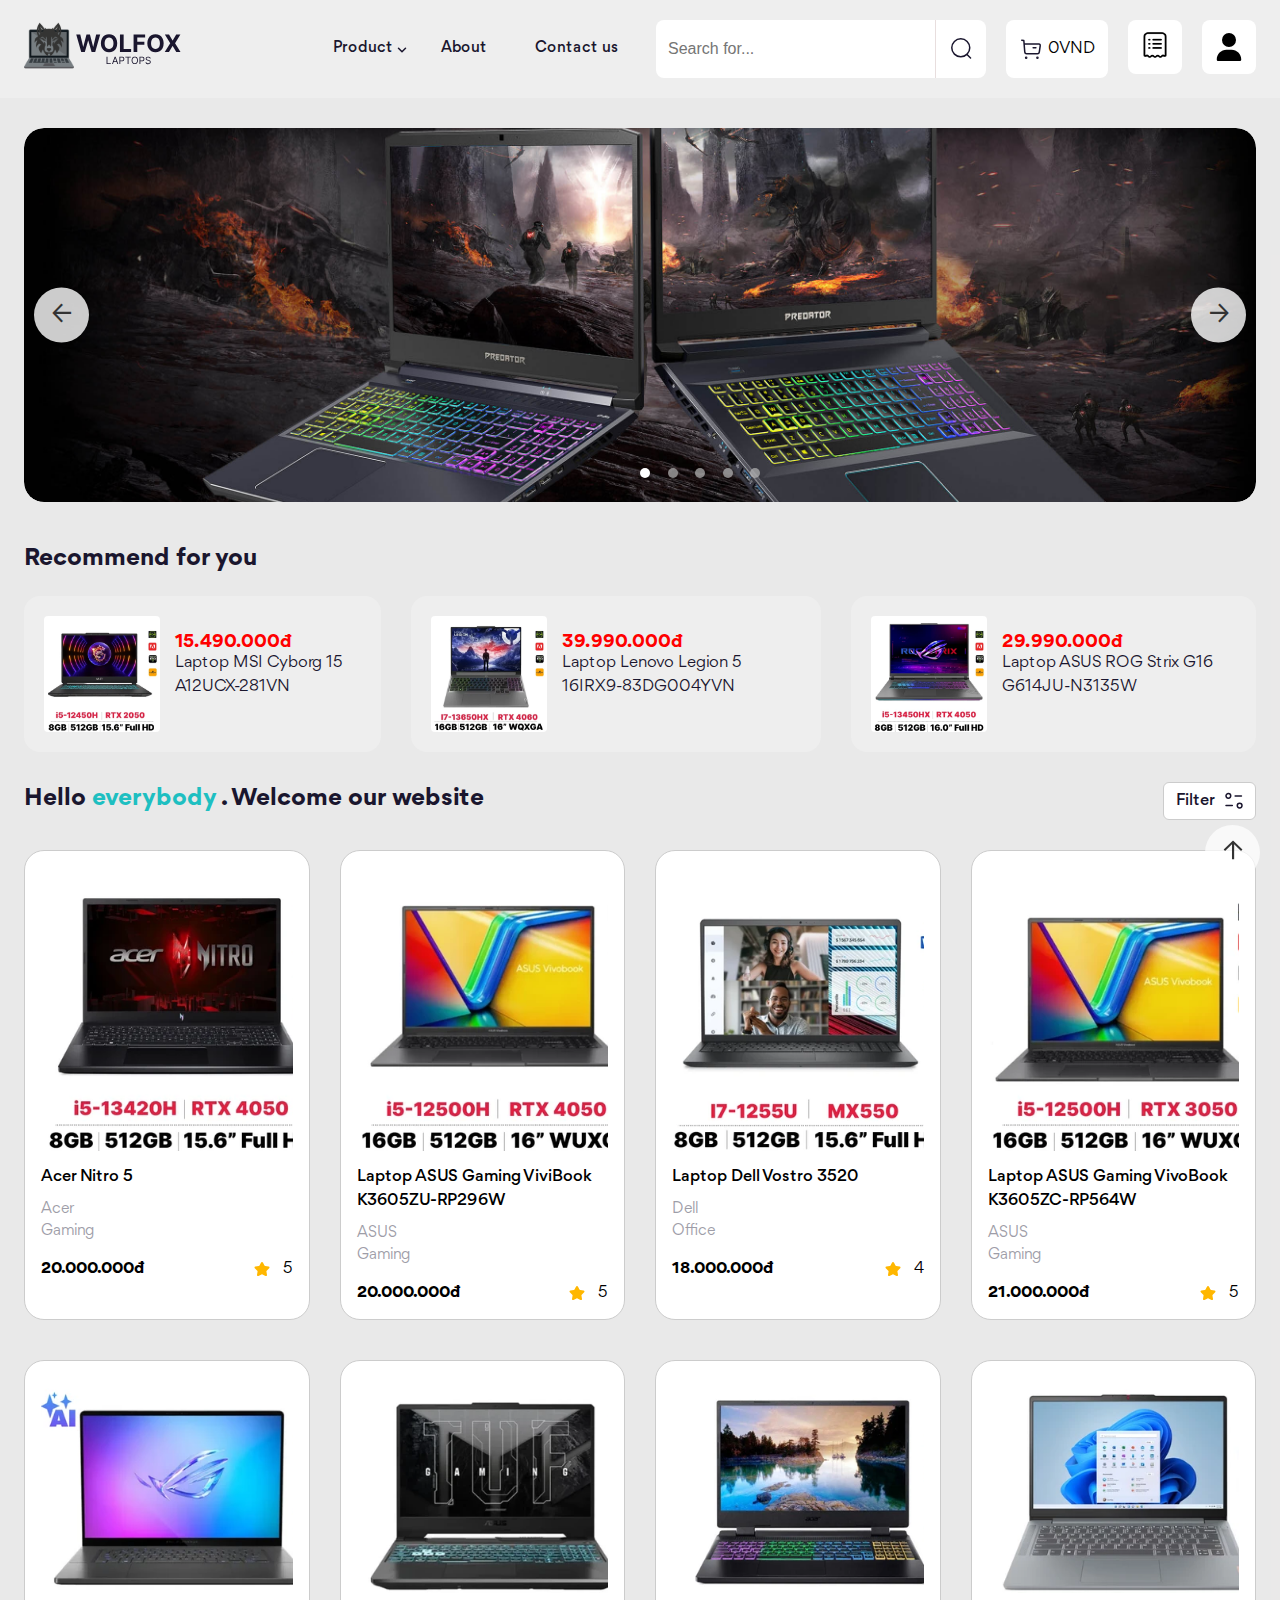
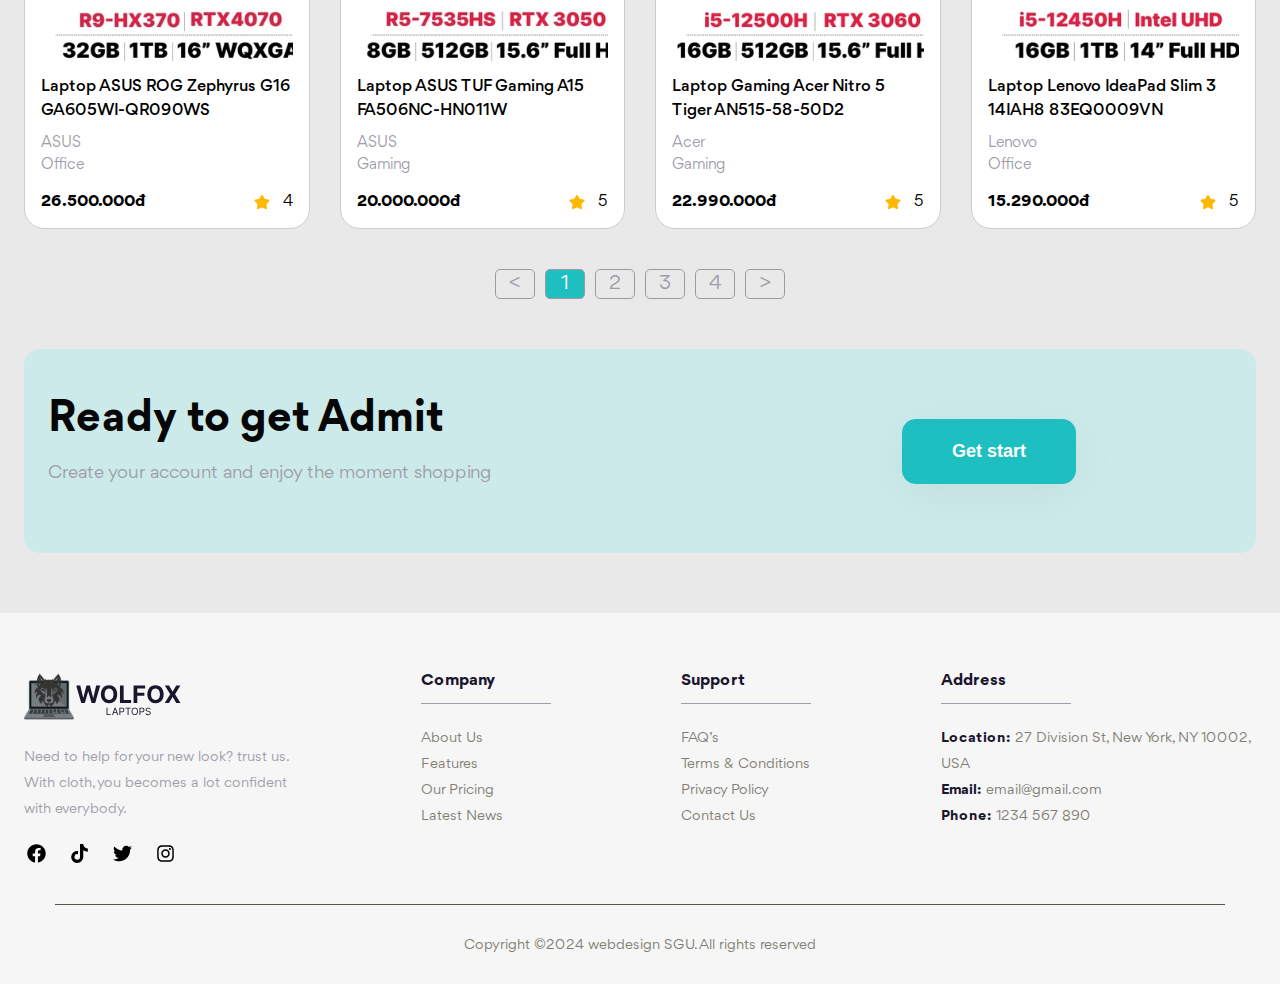
==== commit 67b7f3fd: "complete add cart" ====
--- a/Web/index.html
+++ b/Web/index.html
@@ -83,7 +83,7 @@
 
                     <div class="buy-cart hide-on-mobile">
                     <img src="./asset/images/header-buy.svg" alt="" />
-                    <span class="price price-buy-cart">$0.00</span>
+                    <span class="price price-buy-cart">0VND</span>
                     <div class="list-preview">
                         <p class="no-product">No product in your cart</p>
                         <div class="have-product hidden">
@@ -95,34 +95,34 @@
                                 <div class="block-each-preview">
                                         <img src="./asset/images/Product_Gaming/Acer/Laptop Acer Gaming Aspire 5 A515-58GM-53PZ.webp" alt="" class="img-preview">
                                         <h2 class="title">Sweater 1874A</h2>
-                                        <span class="price">$100</span>
+                                        <span class="price">0VND</span>
                                         <span class="quatity">x 5</span>
                                     </div>
                                     <div class="block-each-preview">
                                         <img src="./asset/images/Product_Gaming/Acer/Laptop Acer Gaming Aspire 5 A515-58GM-53PZ.webp" alt="" class="img-preview">
                                         <h2 class="title">Sweater 1874A</h2>
-                                        <span class="price">$100</span>
+                                        <span class="price">0VND</span>
                                         <span class="quatity">x 5</span>
                                     </div>
                                     <div class="block-each-preview">
                                         <img src="./asset/images/Product_Gaming/Acer/Laptop Acer Gaming Aspire 5 A515-58GM-53PZ.webp" alt="" class="img-preview">
                                         <h2 class="title">Sweater 1874A</h2>
-                                        <span class="price">$100</span>
+                                        <span class="price">0VND</span>
                                         <span class="quatity">x 5</span>
                                     </div>
                             </div>
                             <div class="separate"></div>
                             <div class="row-3 row">
                                 <p class="subtotal">Subtotal: </p>
-                                <span class="price price-subtotal">$0.00</span>
+                                <span class="price price-subtotal">0VND</span>
                             </div>
                             <div class="row-4 row">
                                 <p class="shipping">Shipping: </p>
-                                <span class="price price-shipping">$0.00</span>
+                                <span class="price price-shipping">0VND</span>
                             </div>
                             <div class="row-5 row">
                                 <p class="total-price">Total price: </p>
-                                <span class="price" id="price-total">$0.00</span>
+                                <span class="price" id="price-total">0VND</span>
                             </div>
                             <div class="separate"></div>
                             <button id="checkout-button" class="checkout-button"><a href="./cart.html">Check Out All</a></button>
@@ -575,7 +575,7 @@
     </div>
     <script src="./asset/js/script.js"></script>
   
-    <script src="./asset/js/addcart.js"></script>
+    <script src="./asset/js/AddCartAnhShow.js"></script>
     <script src="./asset/js/responsive.js"></script>
     <script src="./asset/js/PupopAbout.js"></script>
     <script src="./asset/js/validator.js"></script>
--- a/Web/asset/css/cart.css
+++ b/Web/asset/css/cart.css
@@ -192,16 +192,14 @@
     font-weight: 500;
     line-height: 1.44; /* 144.444% */
 }
-
+.info-product .info-product__title .cpu,
 .info-product .info-product__title .price {
     color: #1a162e;
-    font-size: 2.2rem;
     font-weight: 700;
     line-height: 1.45; /* 145.455% */
 }
 
 .info-product__action {
-    margin-top: 58px;
     display: flex;
     justify-content: space-between;
     padding-top: 25px;
@@ -304,6 +302,11 @@
 .main-sidebar__checkout .total {
     margin-top: 28px;
     position: relative;
+  
+}
+.info-product__title{
+    display: flex;
+    flex-direction: column;
 }
 
 .main-sidebar__checkout .total::after {
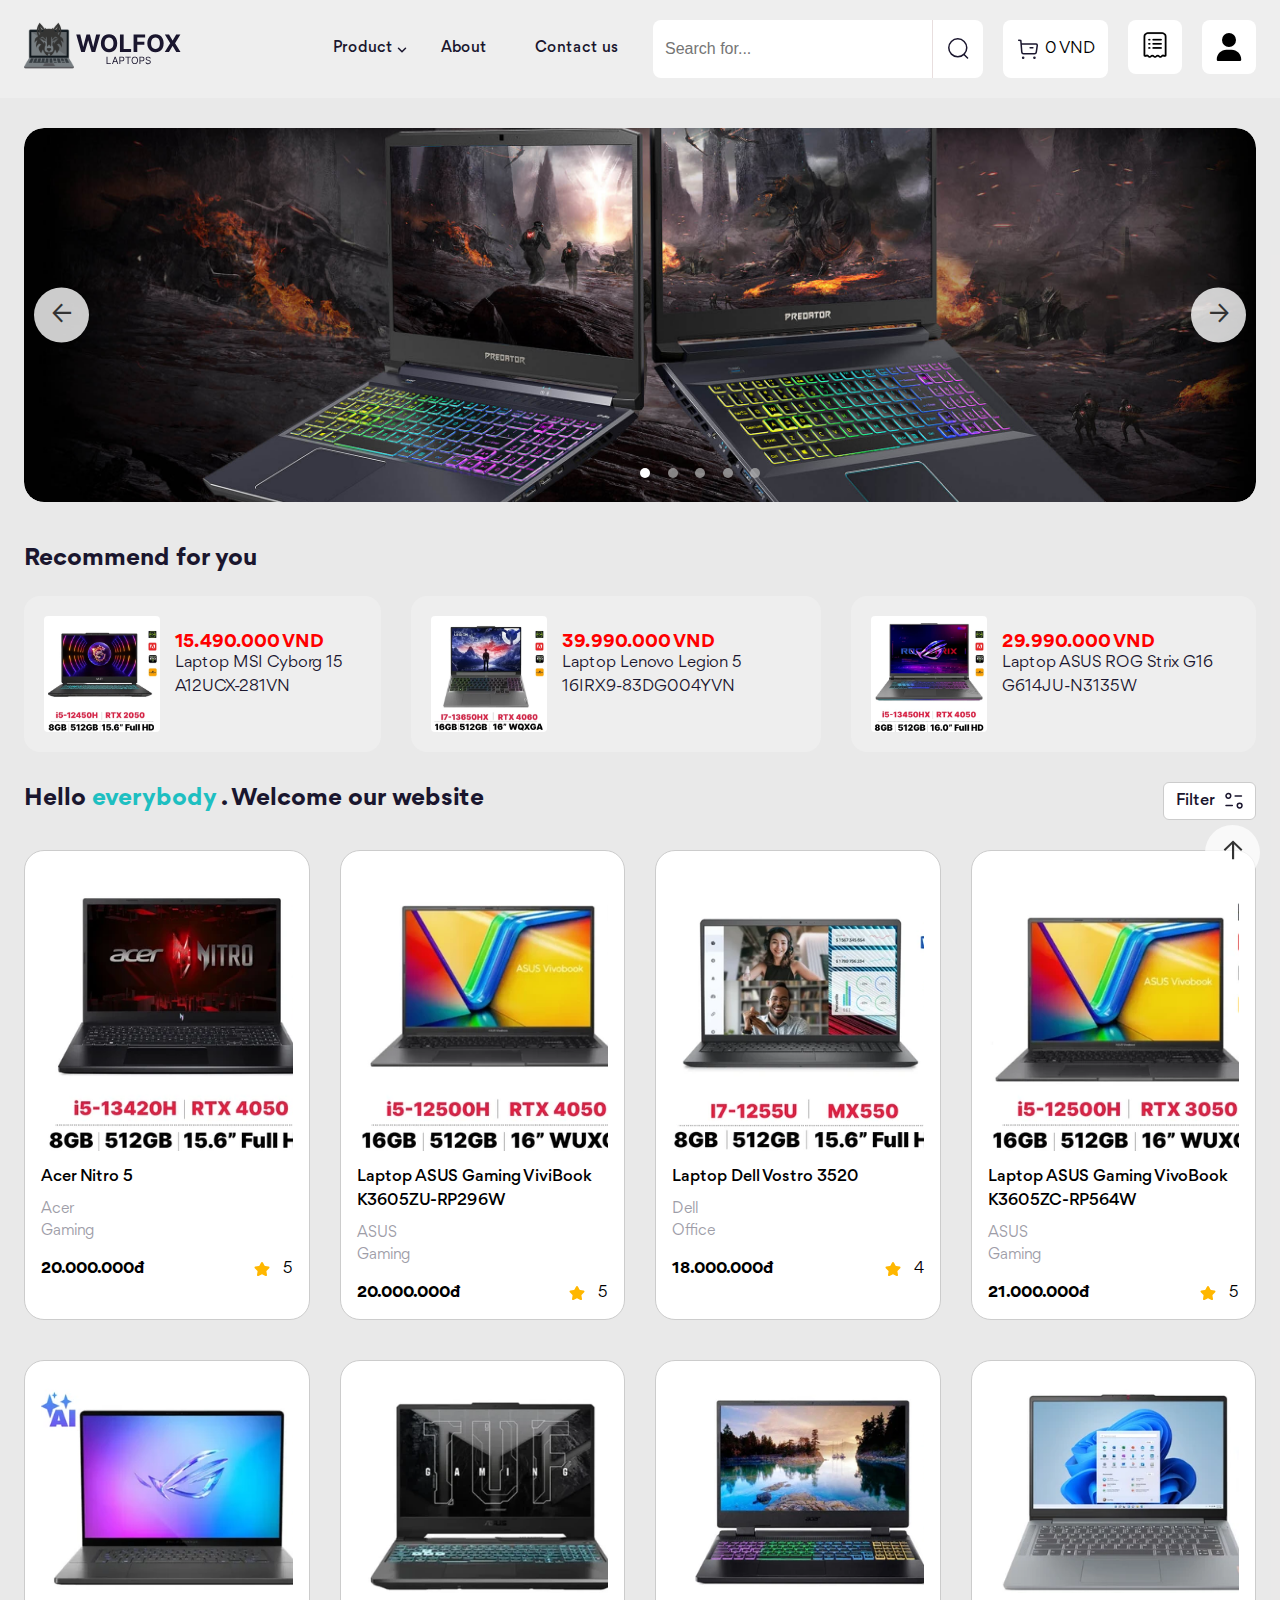
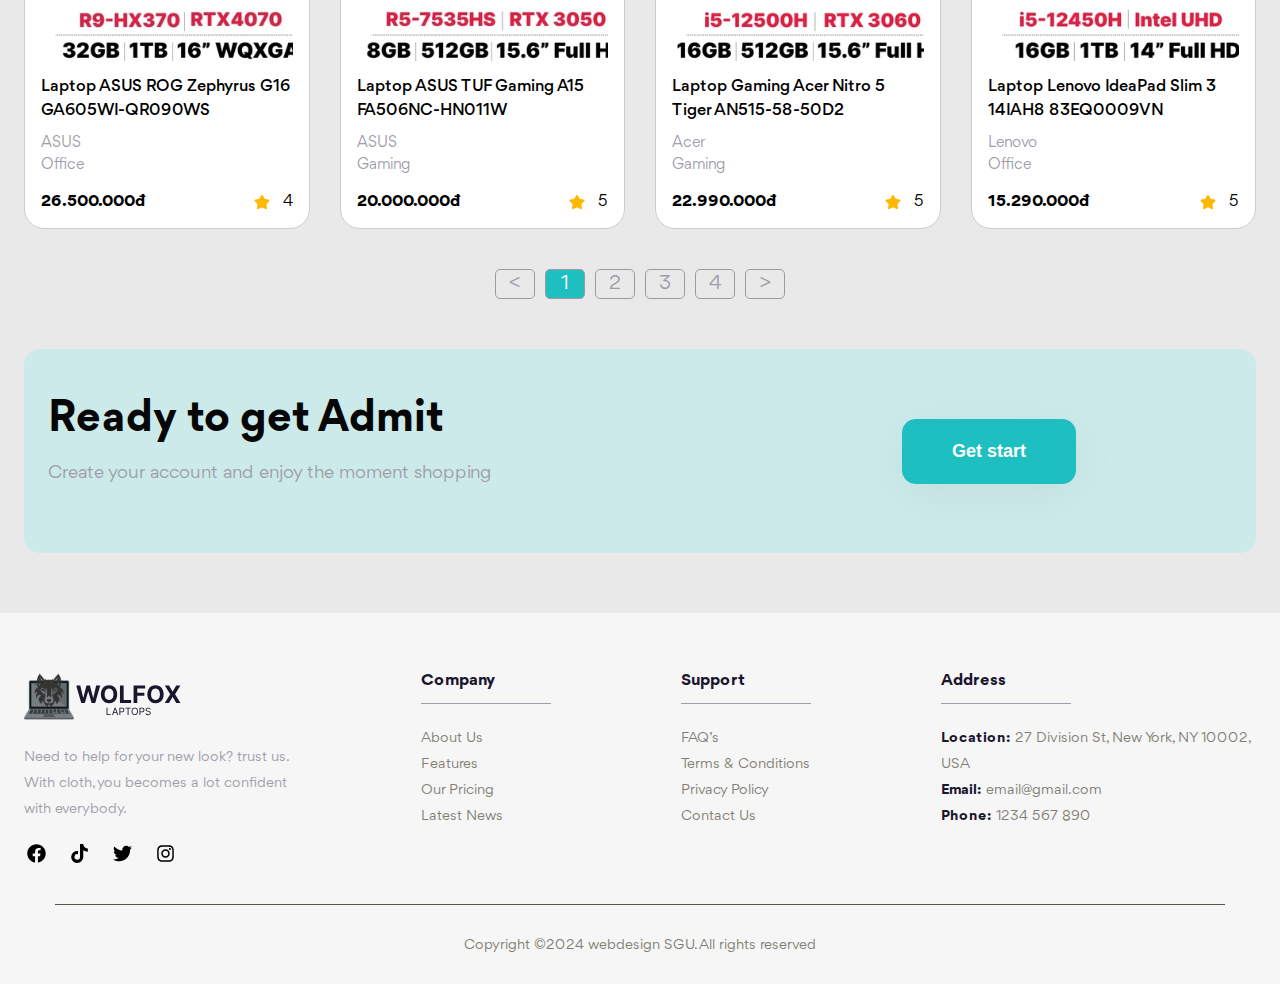
==== commit f7378a58: "Html cb" ====
--- a/Web/index.html
+++ b/Web/index.html
@@ -1,6 +1,5 @@
 <!DOCTYPE html>
 <html lang="en">
-
 <head>
     <meta charset="UTF-8">
     <meta name="viewport" content="width=device-width, initial-scale=1.0">
@@ -33,9 +32,10 @@
                 <!-- Hamburger Menu Icon -->
                 <svg xmlns="http://www.w3.org/2000/svg" height="1em" viewBox="0 0 448 512" class="bar hide-on-desktop">
                     <path fill="currentColor"
-                        d="M0 96C0 78.3 14.3 64 32 64H416c17.7 0 32 14.3 32 32s-14.3 32-32 32<H3>2C14.3 128 0 113.7 0 96zM0 256c0-17.7 14.3-32 32-32H416c17.7 0 32 14.3 32 32s-14.3 32-32 32H32c-17.7 0-32-14.3-32-32zM448 416c0 17.7-14.3 32-32 32H32c-17.7 0-32-14.3-32-32s14.3-32 32-32H416c17.7 0 32 14.3 32 32z" />
+                     d="M0 96C0 78.3 14.3 64 32 64H416c17.7 0 32 14.3 32 32s-14.3 32-32 32H32c-17.7 0-32-14.3-32-32zM0 256c0-17.7 14.3-32 32-32H416c17.7 0 32 14.3 32 32s-14.3 32-32 32H32c-17.7 0-32-14.3-32-32zM448 416c0 17.7-14.3 32-32 32H32c-17.7 0-32-14.3-32-32s14.3-32 32-32H416c17.7 0 32 14.3 32 32z"
+                    />
                 </svg>
-    
+
                 <!-- Logo -->
                 <a href="#"><img src="./asset/images/Logo.svg" alt="" class="logo hide-on-tablet" /></a>
     
@@ -67,7 +67,6 @@
                         <li><a href="#footer">Contact us</a></li>
                     </ul>
                 </nav>
-                
     
                 <!-- Search, Cart, History Icons Desktop-->
                 <div class="last-icon">
@@ -83,7 +82,7 @@
 
                     <div class="buy-cart hide-on-mobile">
                     <img src="./asset/images/header-buy.svg" alt="" />
-                    <span class="price price-buy-cart">0VND</span>
+                    <span class="price price-buy-cart">0 VND</span>
                     <div class="list-preview">
                         <p class="no-product">No product in your cart</p>
                         <div class="have-product hidden">
@@ -93,36 +92,36 @@
                             </div>
                             <div class="row-2">
                                 <div class="block-each-preview">
-                                        <img src="./asset/images/Product_Gaming/Acer/Laptop Acer Gaming Aspire 5 A515-58GM-53PZ.webp" alt="" class="img-preview">
-                                        <h2 class="title">Sweater 1874A</h2>
-                                        <span class="price">0VND</span>
-                                        <span class="quatity">x 5</span>
-                                    </div>
-                                    <div class="block-each-preview">
-                                        <img src="./asset/images/Product_Gaming/Acer/Laptop Acer Gaming Aspire 5 A515-58GM-53PZ.webp" alt="" class="img-preview">
-                                        <h2 class="title">Sweater 1874A</h2>
-                                        <span class="price">0VND</span>
-                                        <span class="quatity">x 5</span>
-                                    </div>
-                                    <div class="block-each-preview">
-                                        <img src="./asset/images/Product_Gaming/Acer/Laptop Acer Gaming Aspire 5 A515-58GM-53PZ.webp" alt="" class="img-preview">
-                                        <h2 class="title">Sweater 1874A</h2>
-                                        <span class="price">0VND</span>
-                                        <span class="quatity">x 5</span>
-                                    </div>
+                                    <img src="./asset/images/Product_Gaming/Acer/Laptop Acer Gaming Aspire 5 A515-58GM-53PZ.webp" alt="" class="img-preview">
+                                    <h2 class="title">Laptop 1874A</h2>
+                                    <span class="price">0 VND</span>
+                                    <span class="quatity">x 5</span>
+                                </div>
+                                <div class="block-each-preview">
+                                    <img src="./asset/images/Product_Gaming/Acer/Laptop Acer Gaming Aspire 5 A515-58GM-53PZ.webp" alt="" class="img-preview">
+                                    <h2 class="title">Laptop 1874A</h2>
+                                    <span class="price">0 VND</span>
+                                    <span class="quatity">x 5</span>
+                                </div>
+                                <div class="block-each-preview">
+                                    <img src="./asset/images/Product_Gaming/Acer/Laptop Acer Gaming Aspire 5 A515-58GM-53PZ.webp" alt="" class="img-preview">
+                                    <h2 class="title">Laptop 1874A</h2>
+                                    <span class="price">0 VND</span>
+                                    <span class="quatity">x 5</span>
+                                </div>
                             </div>
                             <div class="separate"></div>
                             <div class="row-3 row">
                                 <p class="subtotal">Subtotal: </p>
-                                <span class="price price-subtotal">0VND</span>
+                                <span class="price price-subtotal">0 VND</span>
                             </div>
                             <div class="row-4 row">
                                 <p class="shipping">Shipping: </p>
-                                <span class="price price-shipping">0VND</span>
+                                <span class="price price-shipping">0 VND</span>
                             </div>
                             <div class="row-5 row">
                                 <p class="total-price">Total price: </p>
-                                <span class="price" id="price-total">0VND</span>
+                                <span class="price" id="price-total">0 VND</span>
                             </div>
                             <div class="separate"></div>
                             <button id="checkout-button" class="checkout-button"><a href="./cart.html">Check Out All</a></button>
@@ -217,7 +216,7 @@
                         <div class="recommend-product">
                             <img src="./asset/images/Product_Gaming/MSI/Laptop MSI Cyborg 15 A12UCX-281VN.webp" alt="" class="img-product" />
                             <div class="recommend-product-right">
-                                <span class="price">15.490.000đ</span>
+                                <span class="price">15.490.000 VND</span>
                                 <p class="desc">
                                     Laptop MSI Cyborg 15 A12UCX-281VN
                                 </p>
@@ -226,7 +225,7 @@
                         <div class="recommend-product">
                             <img src="./asset/images/Product_Gaming/Lenovo/Laptop Lenovo Gaming Legion 5 16IRX9 83DG004YVN.webp" alt="" class="img-product" />
                             <div class="recommend-product-right">
-                                <span class="price">39.990.000đ</span>
+                                <span class="price">39.990.000 VND</span>
                                 <p class="desc">
                                     Laptop Lenovo Legion 5 16IRX9-83DG004YVN
                                 </p>
@@ -235,7 +234,7 @@
                         <div class="recommend-product">
                             <img src="./asset/images/Product_Gaming/ASUS/Laptop ASUS ROG Strix G16 G614JU-N3135W.webp" alt="" class="img-product" />
                             <div class="recommend-product-right">
-                                <span class="price">29.990.000đ</span>
+                                <span class="price">29.990.000 VND</span>
                                 <p class="desc">
                                     Laptop ASUS ROG Strix G16 G614JU-N3135W
                                 </p>
@@ -432,7 +431,7 @@
                         <div class="tab-item">Đăng kí</div>
                         <div class="line"></div>
                     </div>
-                    
+                
                     <!-- tab content -->
                     <div class="tab-content">
                         <form action="" method="POST" class="form" id="form-1">
--- a/Web/asset/css/style.css
+++ b/Web/asset/css/style.css
@@ -411,6 +411,117 @@
     cursor: pointer;
     user-select: none;
 }
+
+/* lịch sử order */
+.historyOrder {
+    width: 850px;
+    max-height: 500px;
+    background-color: #fff;
+    position: fixed;
+    transform: translate(-50%, -50%);
+    border-radius: 20px;
+    box-shadow: 0px 16px 40px 0px rgba(0, 0, 0, 0.18);
+    overflow: auto;
+    overflow: overlay;
+    opacity: 0;
+    visibility: hidden;
+    transition: all 0.3s;
+    top: 55%;
+    left: 50%;
+}
+
+.table-header {
+    width: 100%;
+    height: 10%;
+    background-color: #fff4;
+    padding: 0.8rem 1rem;
+    justify-content: space-between;
+    align-items: center;
+}
+.table-header .title {
+    padding-top: 10px;
+    font-size: 2.8rem;
+    font-weight: 500;
+    text-align: center;
+}
+
+.historyOrder.active {
+    opacity: 1;
+    visibility: visible;
+}
+
+.historyOrder .container {
+    position: relative;
+}
+.historyOrder td,th{
+    vertical-align: middle;
+    text-align: center;
+}
+.historyOrder .close-history {
+    width: 35px;
+    height: 35px;
+    position: sticky;
+    top: 2%;
+    left: 100%;
+    z-index: 1;
+    cursor: pointer;
+}
+.historyOrder .showmore {
+    width: 35px;
+    height: 35px;
+    z-index: 1;
+    cursor: pointer;
+}
+
+.historyOrder::-webkit-scrollbar {
+    width: 4px;
+    height: 50px;
+}
+
+.historyOrder::-webkit-scrollbar-thumb {
+    border-radius: 50px;
+    background-color: #0004;
+    visibility: hidden;
+}
+
+.historyOrder:hover::-webkit-scrollbar-thumb {
+    visibility: visible;
+}
+
+.historyOrder table {
+    width: 100%;
+    text-align: left;
+    margin-top: 20px;
+}
+
+.historyOrder .img-history {
+    width: 100px;
+    height: 100px;
+    object-fit: cover;
+    border-radius: 8px;
+    vertical-align: middle;
+}
+
+table th {
+    position: sticky;
+    font-weight: 550;
+    top: -3px;
+    left: 0px;
+    background-color: var(--background-header);
+}
+
+table th,
+td {
+    padding: 20px 5px;
+    border-collapse: collapse;
+    border-bottom: 1px solid #ccc;
+}
+
+.bar {
+    cursor: pointer;
+}
+
+
 /* =================================== */
 
 /* ==========Main=========== */
@@ -1262,7 +1373,7 @@
     height: 100%;
     padding: 8px 12px;
     border: none;
-    border-radius: 6px;
+    border-radius: 6px; 
     outline: none;
     font-size: 1.4rem;
 }
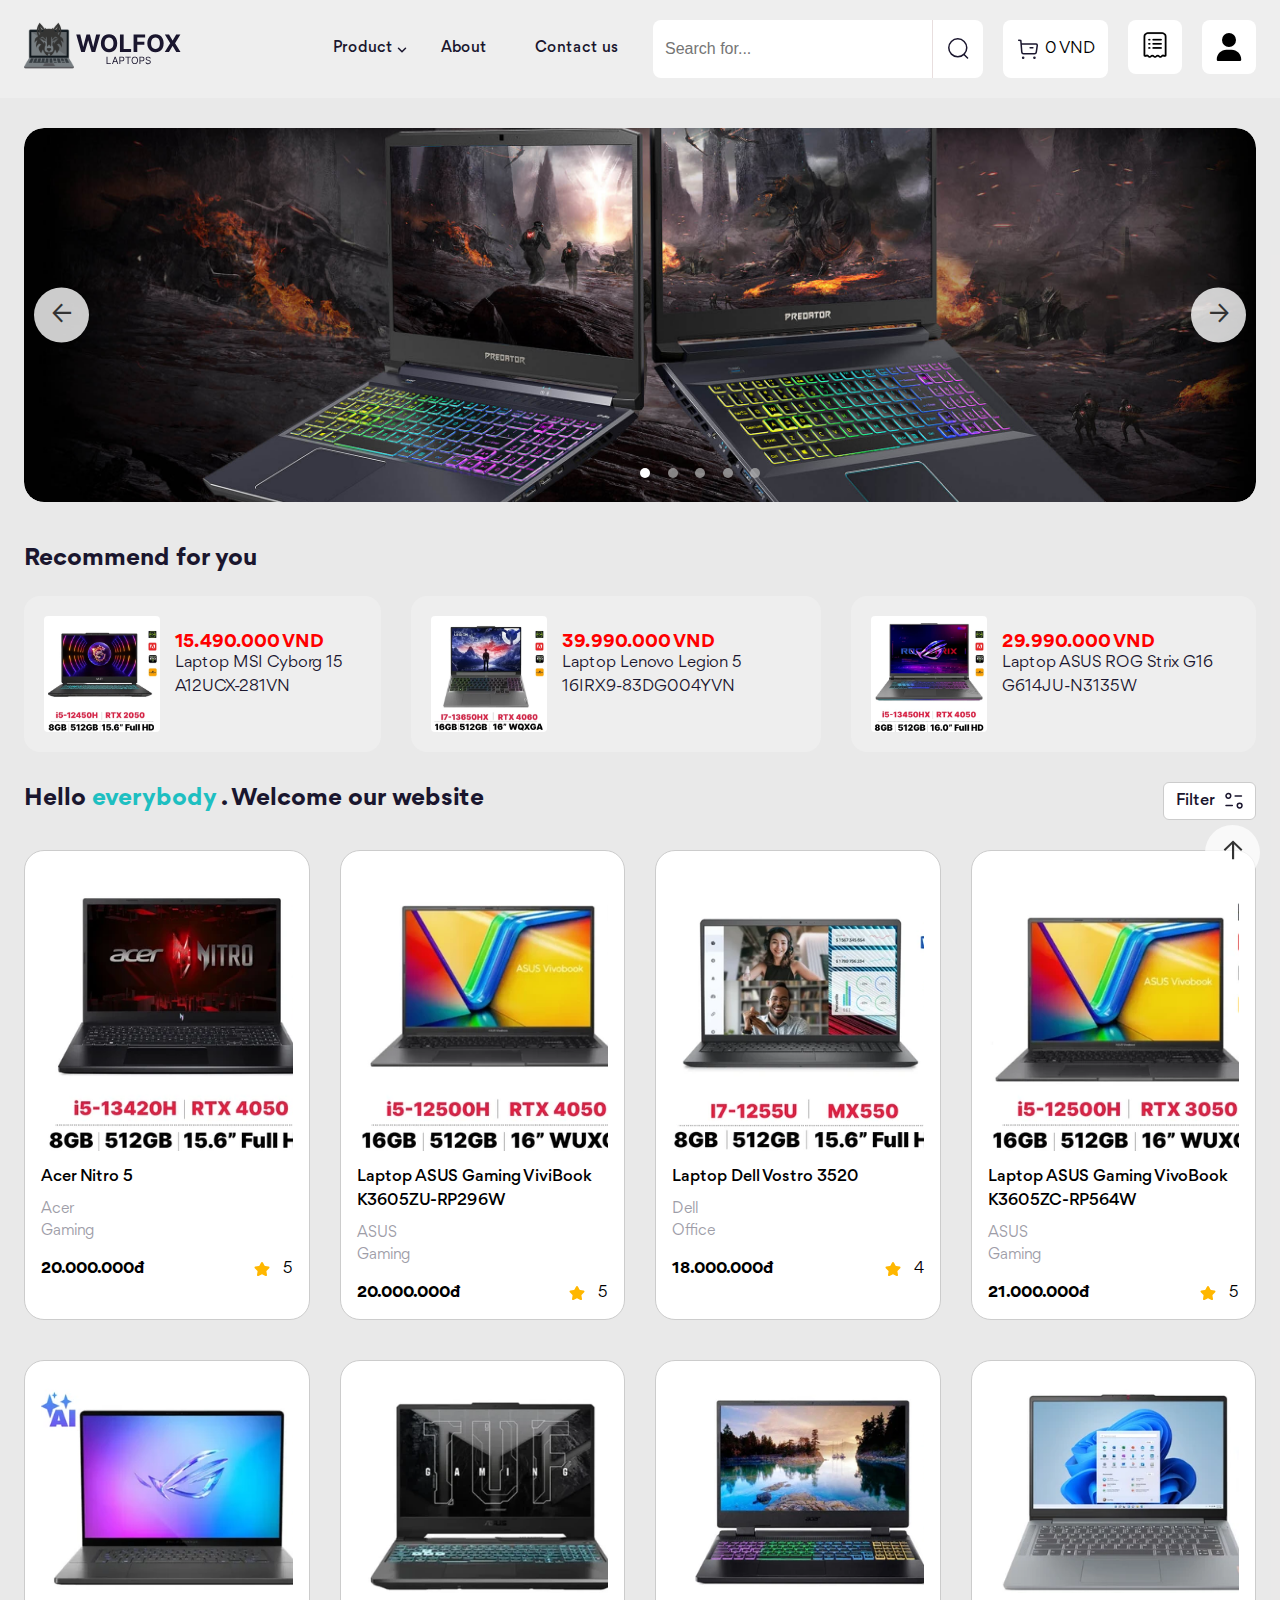
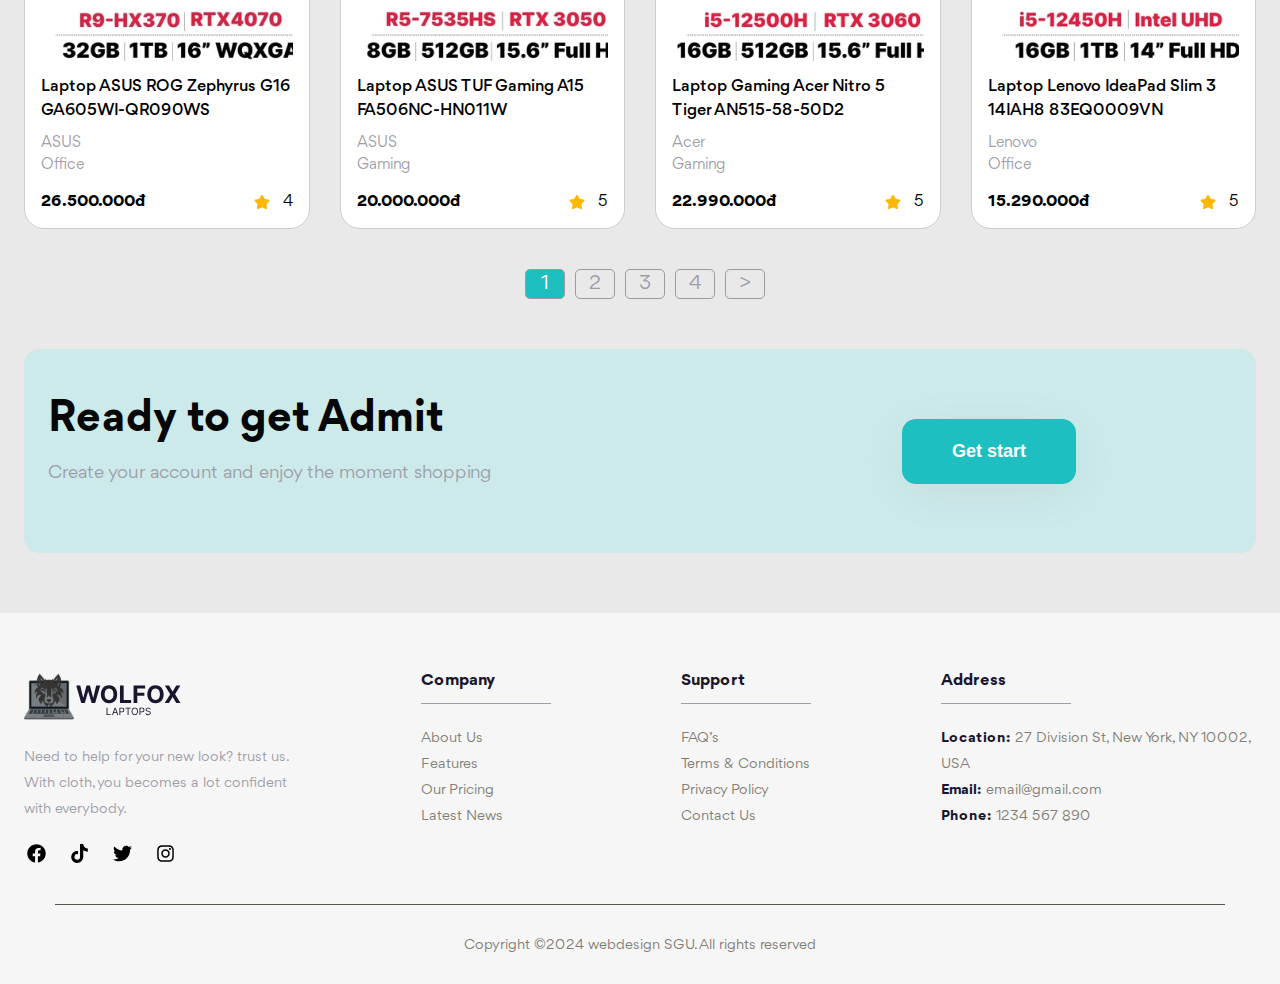
==== commit 717a75d6: "fix phan trang, tim kiem nang cao" ====
--- a/Web/index.html
+++ b/Web/index.html
@@ -345,7 +345,9 @@
                     </div> -->
                 </div>
                 <div class="pagination">
-                    <ul class="pagination-ul"></ul>
+                    <ul class="pagination-ul">
+                        
+                    </ul>
                 </div>
                 <p class="no-product-search hidden">// No product for search</p>
                 <!-- Create account -->
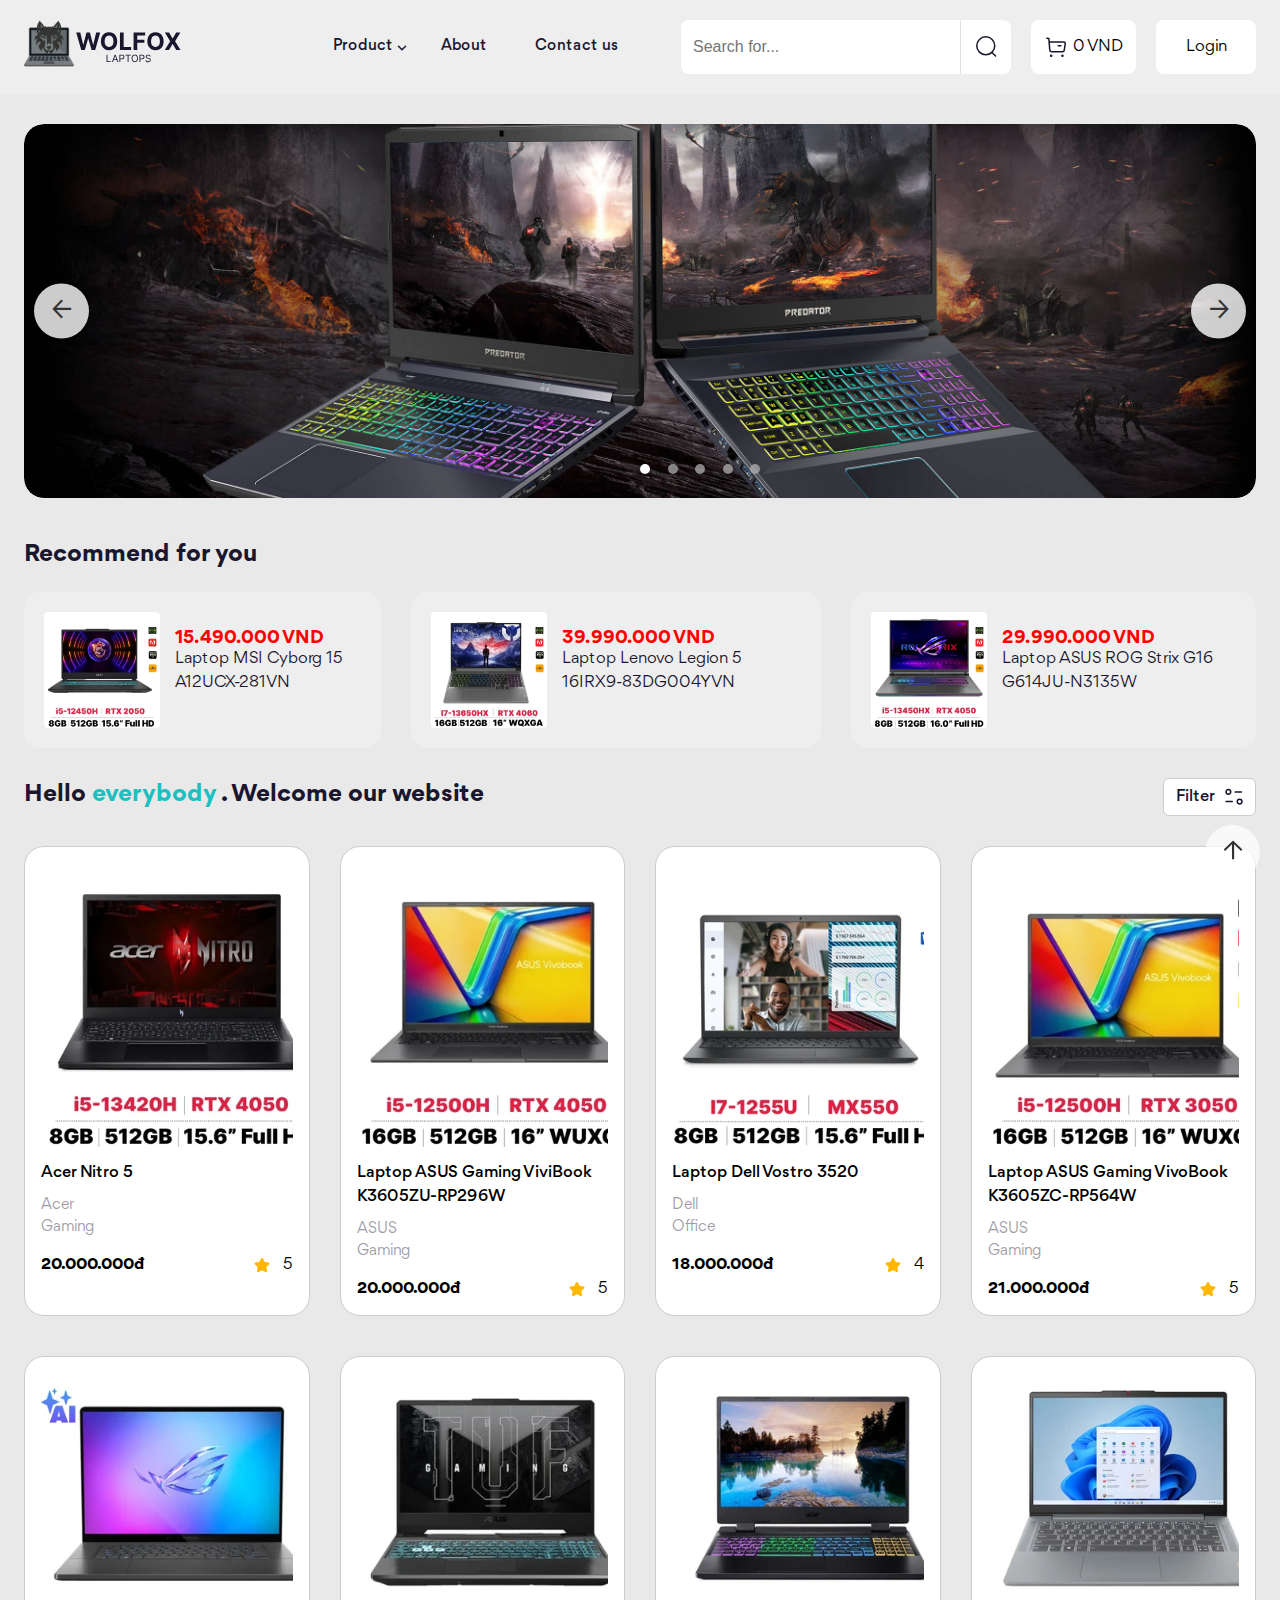
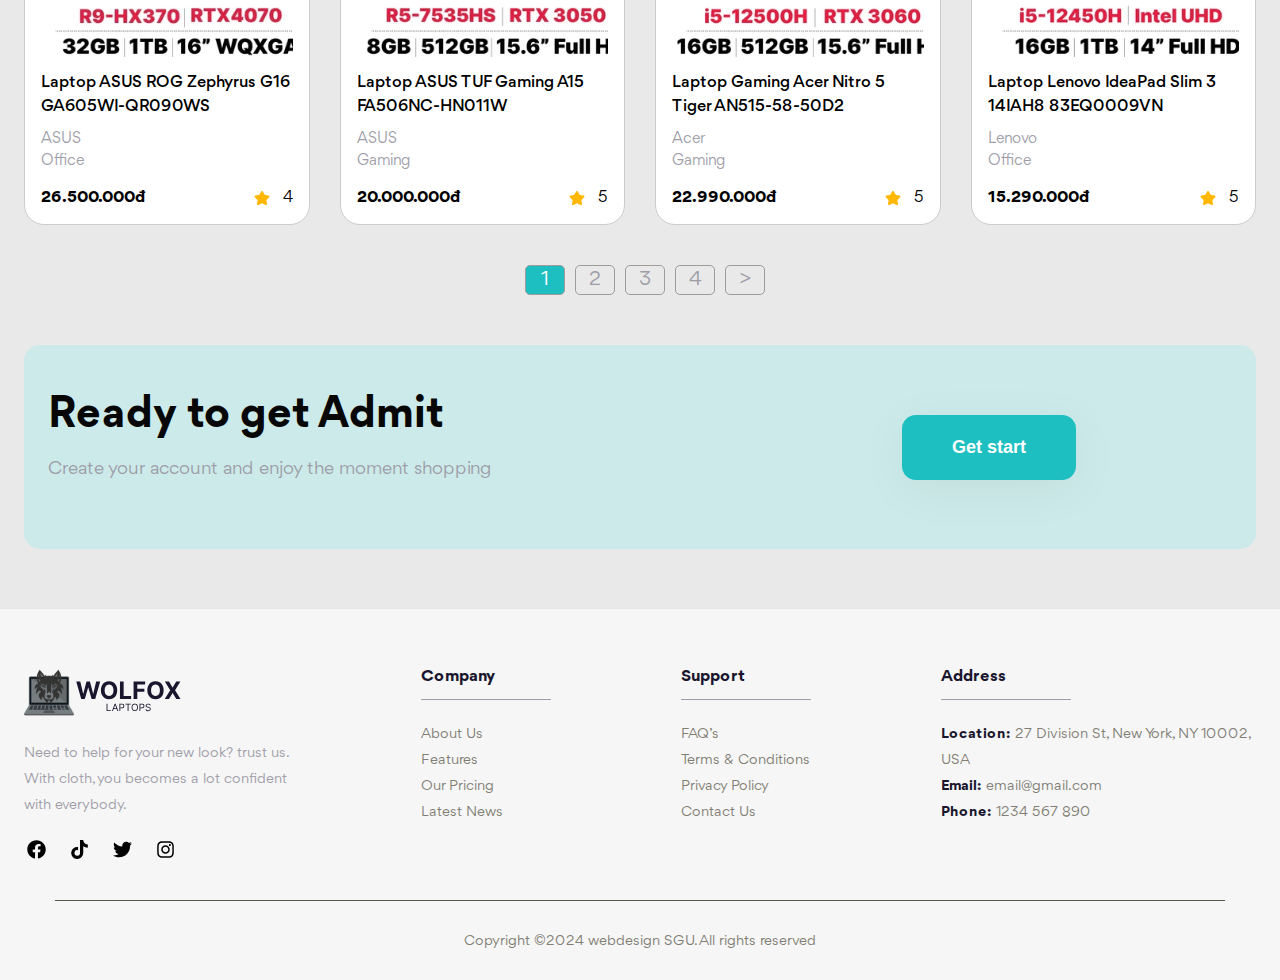
==== commit da4bf2ef: "update giao dien login" ====
--- a/Web/index.html
+++ b/Web/index.html
@@ -128,12 +128,16 @@
                         </div>
                     </div>
                 </div>
-                    <div class="history hide-on-mobile">
+                    <div class="login-btn">
+                        <p class="login-icon">Login</p>
+                        
+                    </div>
+                    <!-- <div class="history hide-on-mobile">
                         <img src="./asset/images/header-list-order.png" alt="" class="icon-list-order">
                     </div>
                     <div class="iconUser">
                         <img src="./asset/images/header-user.svg" alt="" class="icon-user">
-                    </div>
+                    </div> -->
                 </div>
             </div>
         </header>
@@ -575,7 +579,6 @@
         </div>             
     </div>
     <script src="./asset/js/script.js"></script>
-  
     <script src="./asset/js/AddCartAnhShow.js"></script>
     <script src="./asset/js/responsive.js"></script>
     <script src="./asset/js/PupopAbout.js"></script>
--- a/Web/asset/css/style.css
+++ b/Web/asset/css/style.css
@@ -401,15 +401,59 @@
     justify-content: center;
 }
 
-.header .icon-user, .icon-logout {
+
+/* login new */
+.header .login-btn {
     border-radius: 8px;
     padding: 13px;
     background-color: #fff;
-    width: 54px;
+    min-width: 100px;
     height: 54px;
     margin-left: 20px;
     cursor: pointer;
     user-select: none;
+    display: flex;
+    justify-content: space-around;
+    align-items: center;
+    position: relative;
+}
+
+.header .icon-user{
+    background-color: #fff;
+    width: 15px;
+    height: 15px;
+}
+
+.header .login-btn .login-icon {
+    text-align: center;
+    line-height: 28px;
+}
+
+.header .login-btn .user-menu {
+    background-color: #fff;
+    border-radius: 8px;
+    position: absolute;
+    top: 100%;
+    left: 0;
+    width: 150px;
+    display: none;
+}
+
+.login-btn:hover .user-menu {
+    display: block;
+}
+
+.login-btn .user-menu ul {
+    display: flex;
+    flex-direction: column;
+}
+
+.user-menu ul li {
+    padding: 16px;
+}
+
+.user-menu ul li:hover {
+    opacity: 0.5;
 }
 
 /* lịch sử order */
